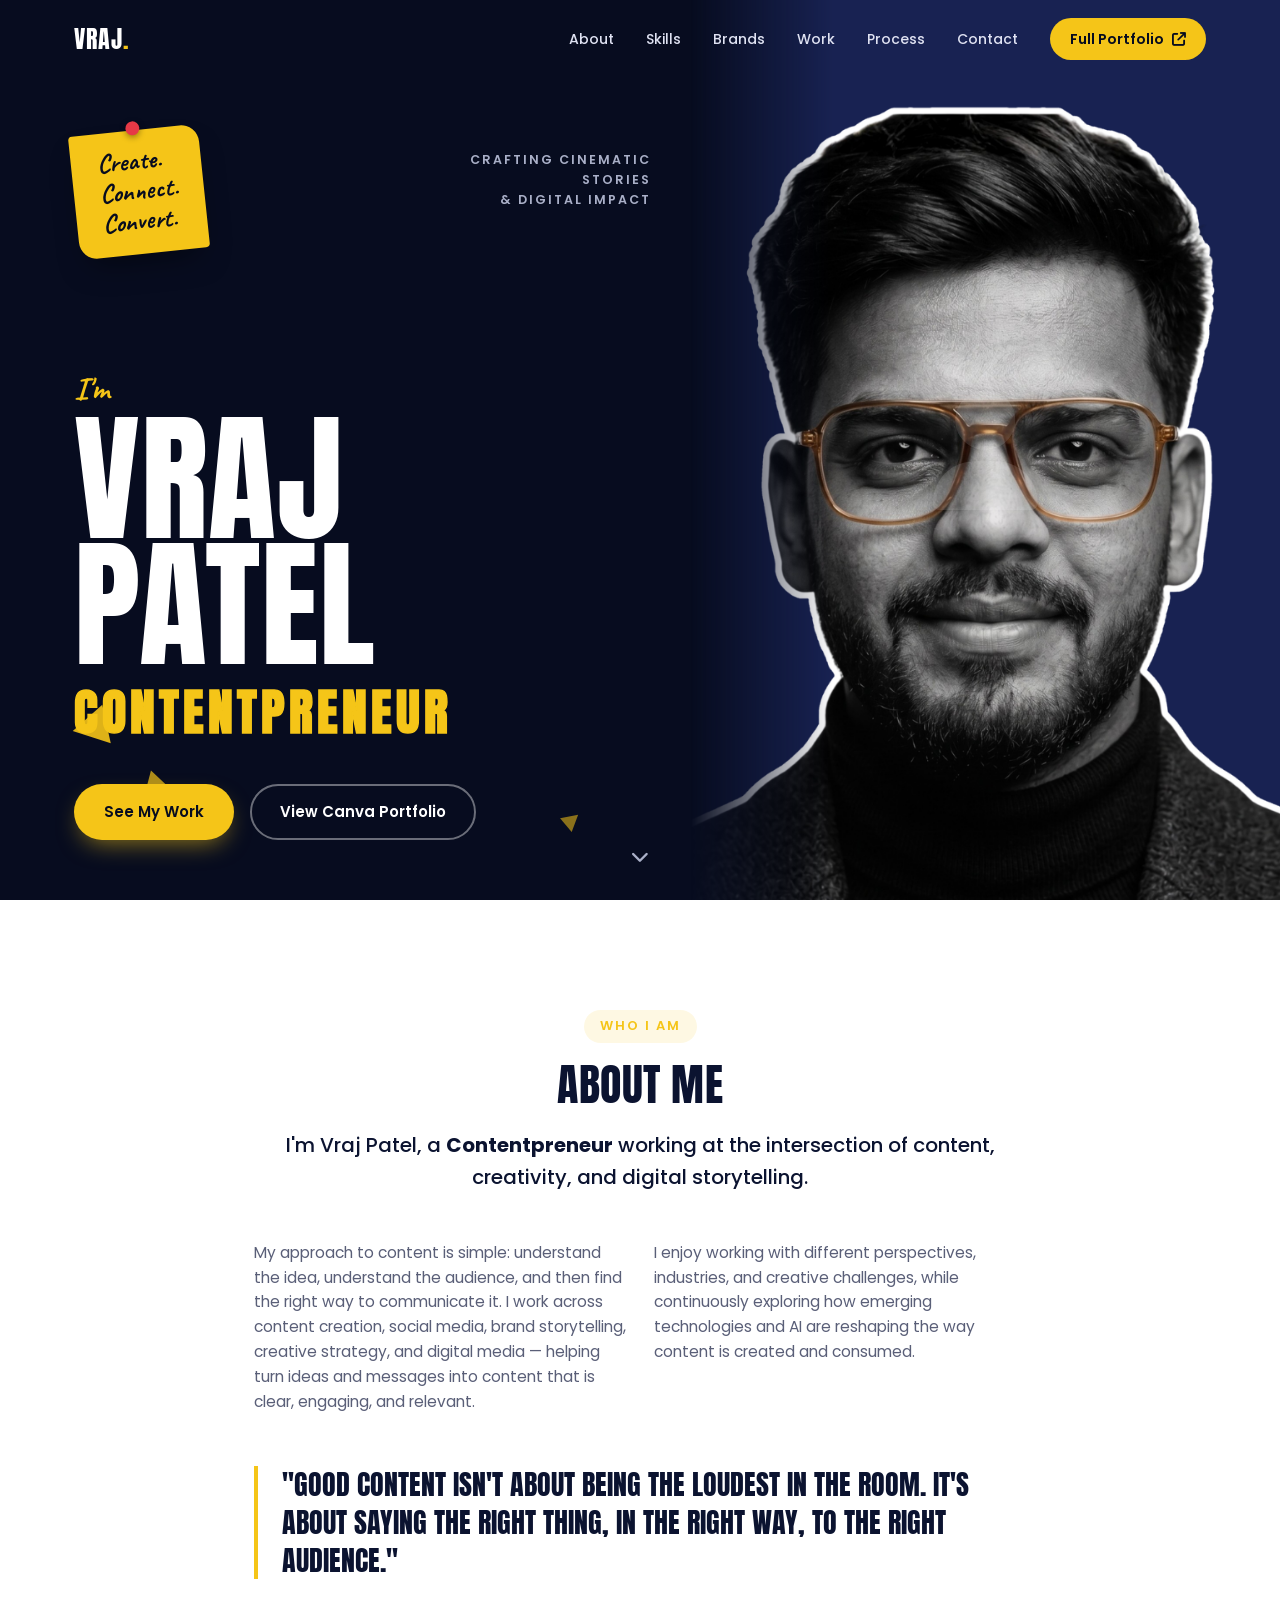
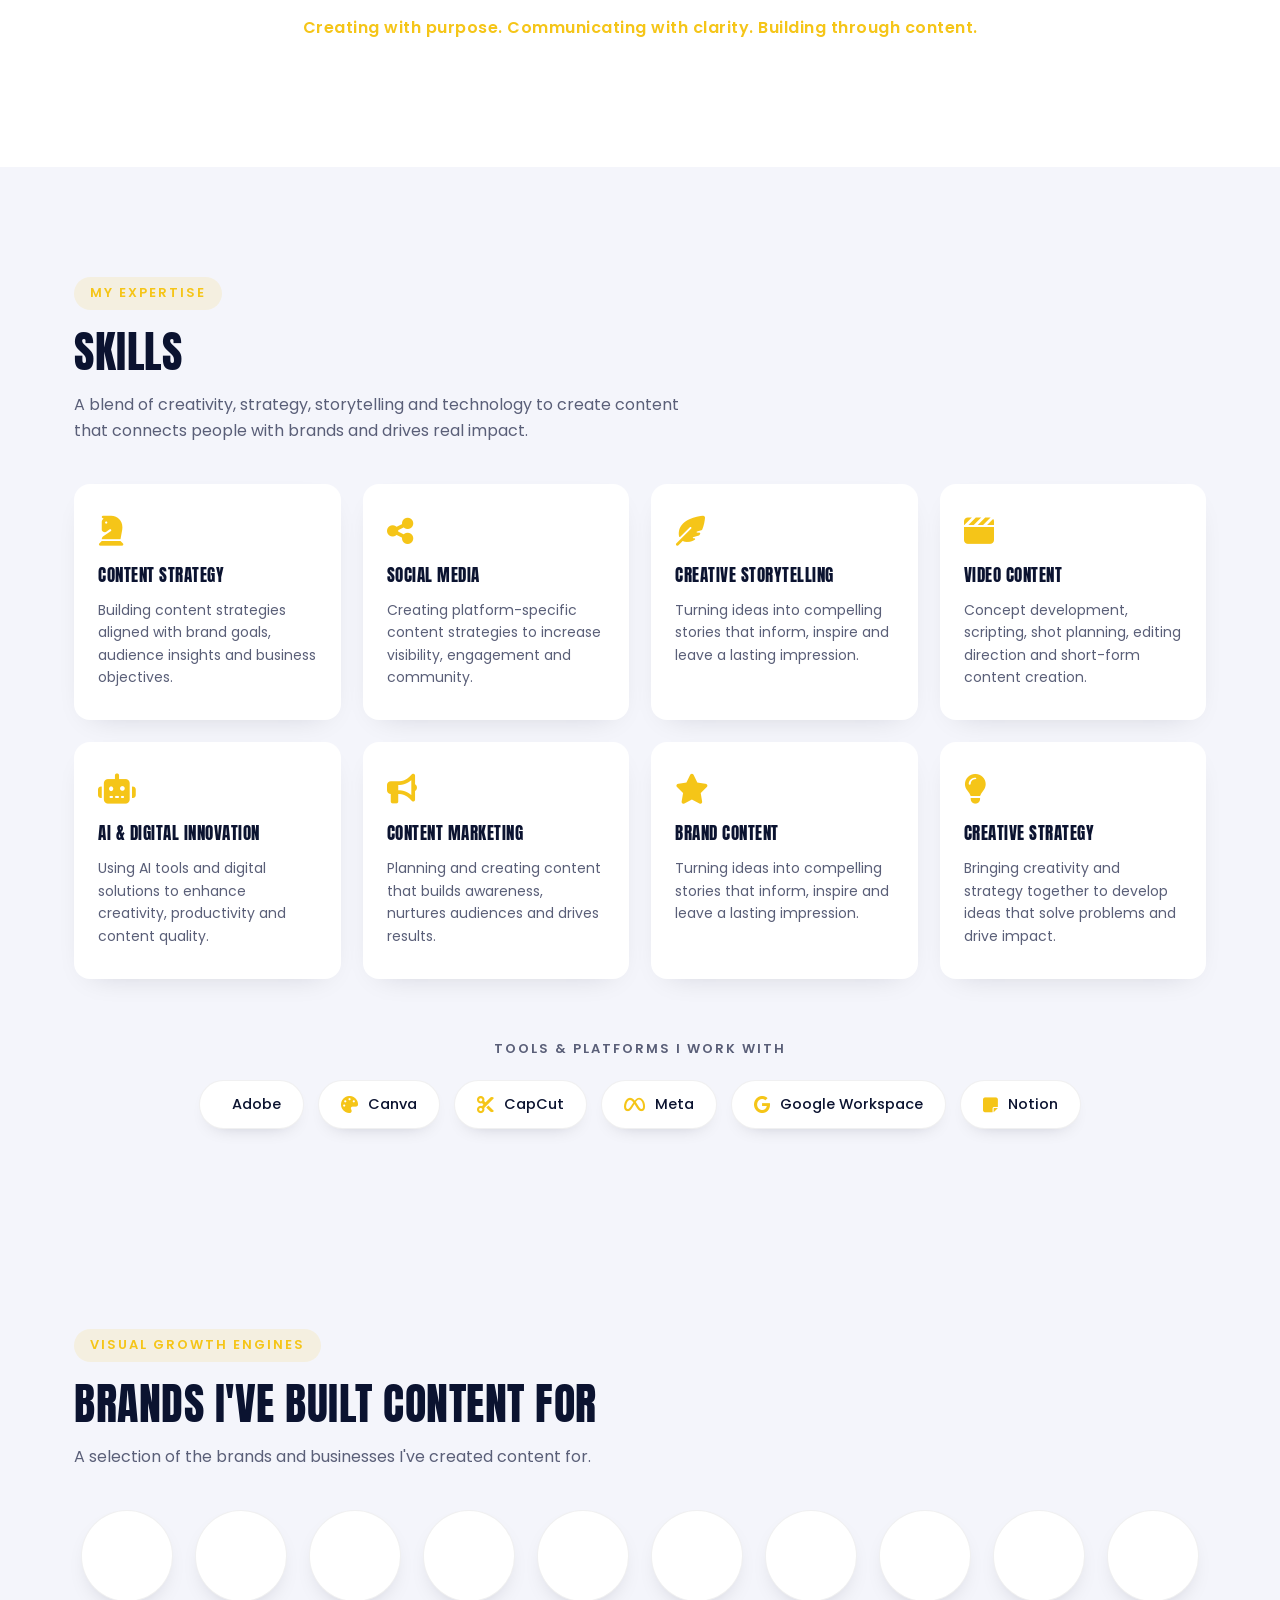
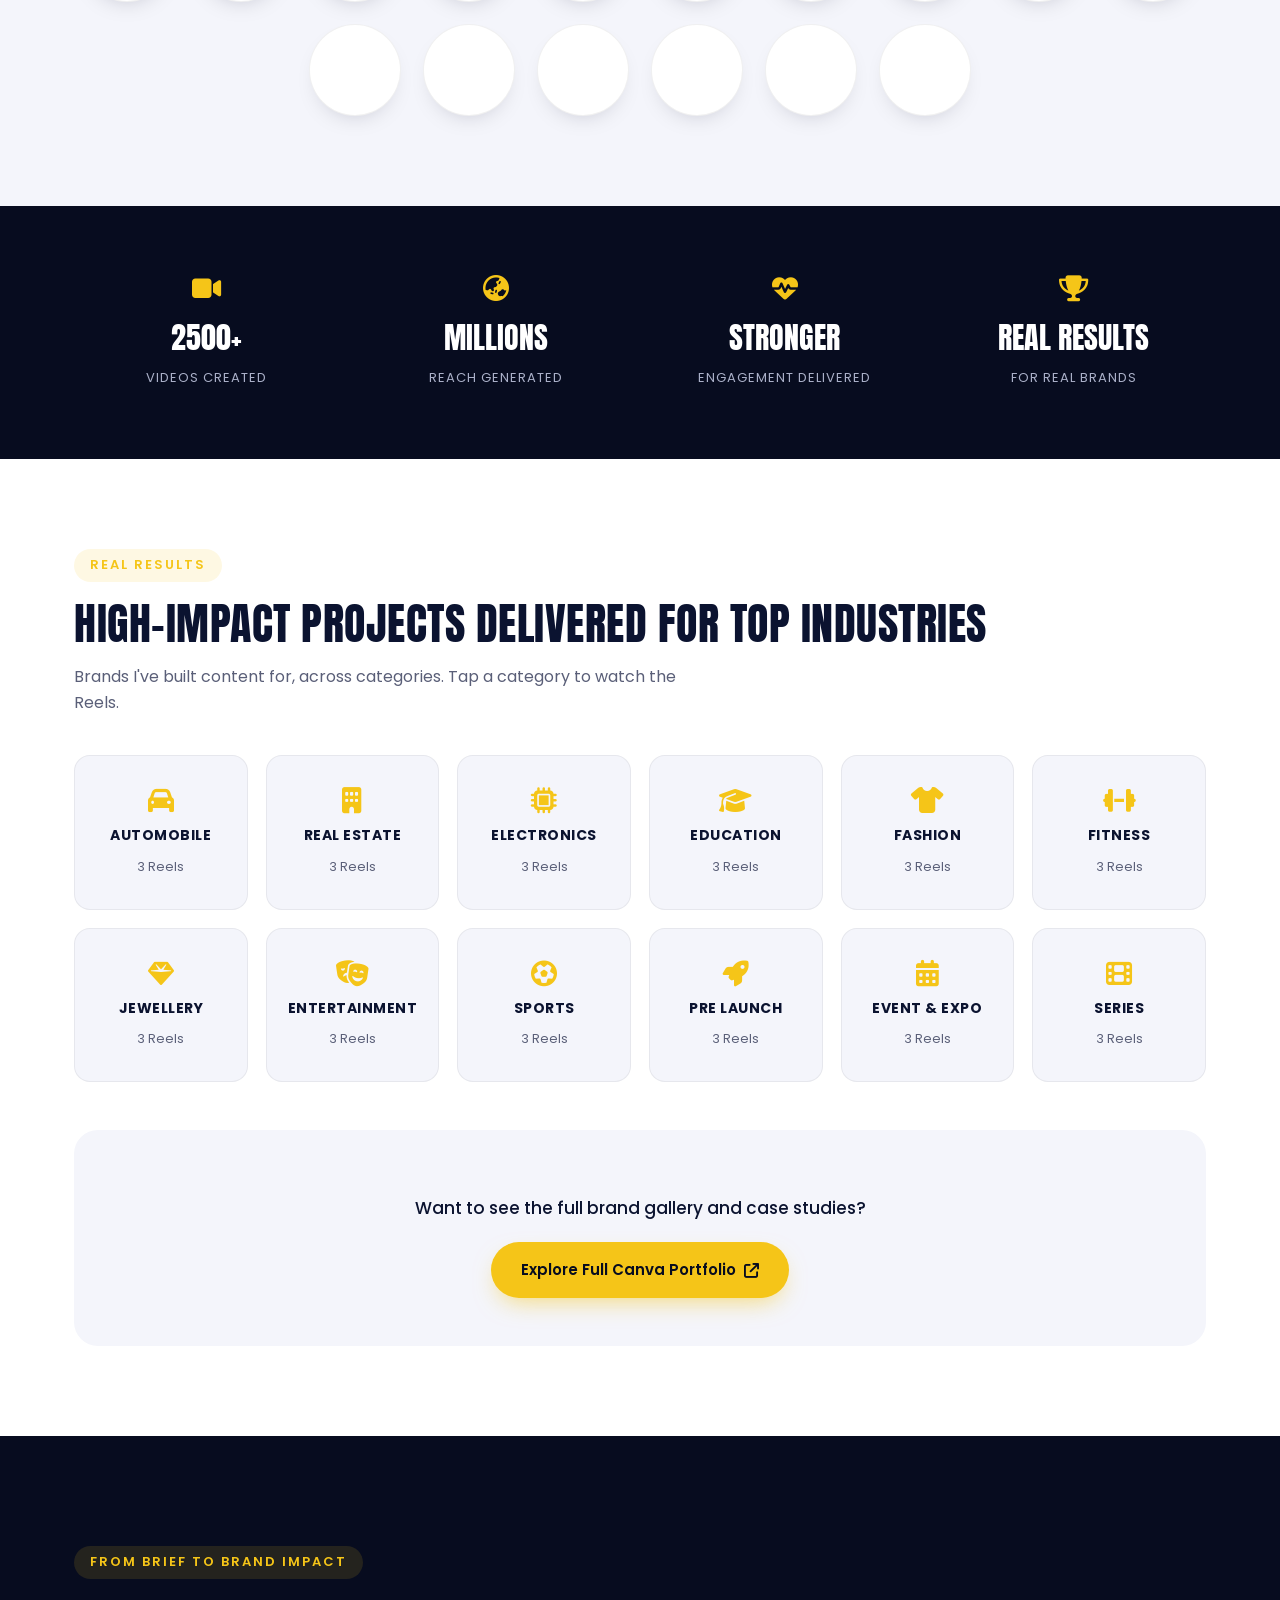
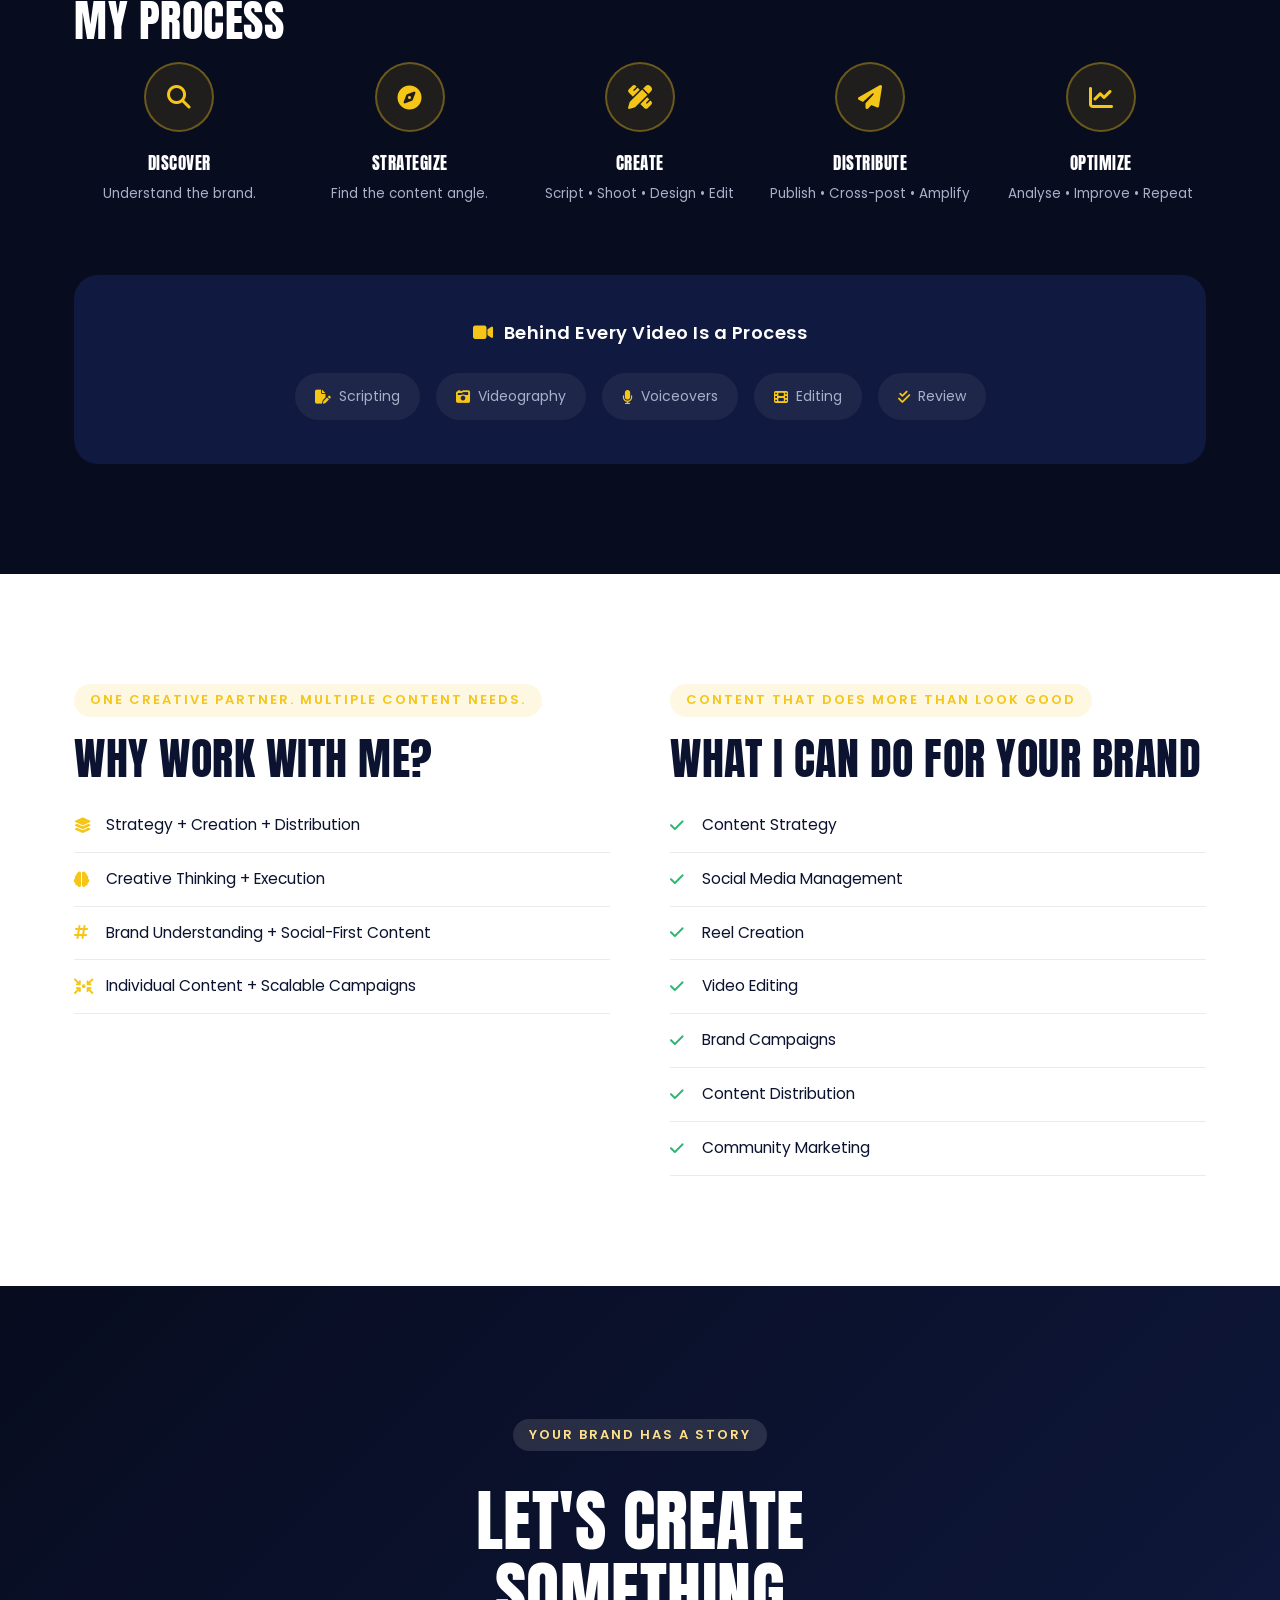
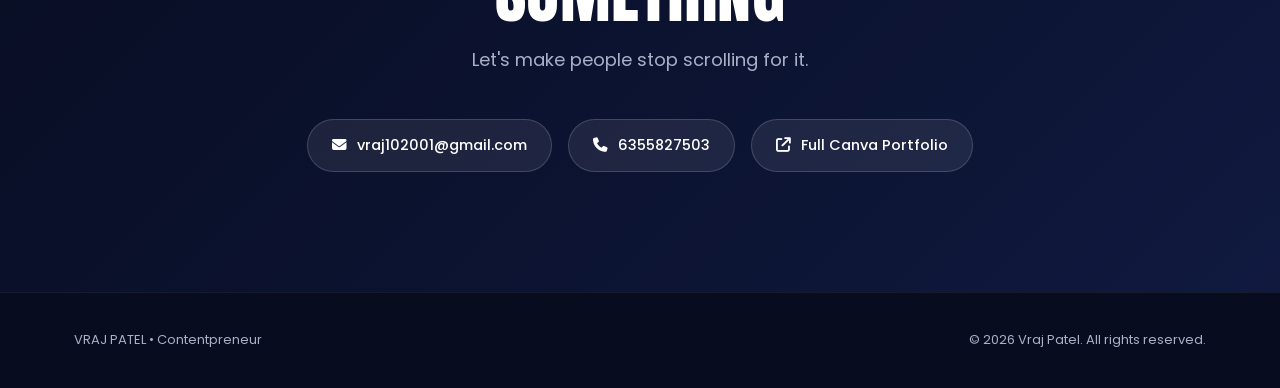
==== index.html @ 744ffb83 "Initial commit: Vraj Patel portfolio site Static one-page portfolio with a JSON-driven category/Reel" ====
<!DOCTYPE html>
<html lang="en">
<head>
<meta charset="UTF-8">
<meta name="viewport" content="width=device-width, initial-scale=1.0">
<title>Vraj Patel | Contentpreneur — Cinematic Stories & Digital Impact</title>
<meta name="description" content="Vraj Patel is a Contentpreneur crafting cinematic stories and digital impact through content strategy, social media, video production and creative storytelling.">
<link rel="preconnect" href="https://fonts.googleapis.com">
<link rel="preconnect" href="https://fonts.gstatic.com" crossorigin>
<link href="https://fonts.googleapis.com/css2?family=Anton&family=Caveat:wght@700&family=Poppins:wght@300;400;500;600;700;800&display=swap" rel="stylesheet">
<link rel="stylesheet" href="https://cdnjs.cloudflare.com/ajax/libs/font-awesome/6.5.1/css/all.min.css">
<link rel="stylesheet" href="css/styles.css">
</head>
<body>

<!-- ===== NAV ===== -->
<header class="site-header" id="siteHeader">
  <div class="container nav-inner">
    <a href="#top" class="brand">VRAJ<span>.</span></a>
    <nav class="nav-links" id="navLinks">
      <a href="#about" class="nav-link">About</a>
      <a href="#skills" class="nav-link">Skills</a>
      <a href="#brands" class="nav-link">Brands</a>
      <a href="#work" class="nav-link">Work</a>
      <a href="#process" class="nav-link">Process</a>
      <a href="#contact" class="nav-link">Contact</a>
      <a href="https://vrajpatelportfolio10.my.canva.site/" target="_blank" rel="noopener" class="nav-cta">Full Portfolio <i class="fa-solid fa-arrow-up-right-from-square"></i></a>
    </nav>
    <button class="nav-toggle" id="navToggle" aria-label="Toggle menu">
      <i class="fa-solid fa-bars"></i>
    </button>
  </div>
</header>

<!-- ===== HERO ===== -->
<section class="hero" id="top">
  <div class="hero-photo-bleed reveal" aria-hidden="true">
    <div class="hero-photo" style="background-image:url('assets/img/profile.png');">
      <i class="fa-solid fa-user placeholder-icon"></i>
    </div>
  </div>

  <p class="hero-caption reveal">Crafting Cinematic Stories<br>&amp; Digital Impact</p>

  <div class="hero-triangles" aria-hidden="true">
    <span class="tri tri-1"></span>
    <span class="tri tri-2"></span>
    <span class="tri tri-3"></span>
  </div>

  <div class="container hero-inner">
    <div class="hero-topbar reveal">
      <div class="sticky-note">
        <span>Create.</span>
        <span>Connect.</span>
        <span>Convert.</span>
      </div>
    </div>

    <div class="hero-text reveal">
      <p class="hero-im">I'm</p>
      <h1 class="hero-name">VRAJ<br>PATEL</h1>
      <h2 class="hero-role">CONTENTPRENEUR</h2>
      <div class="hero-actions">
        <a href="#work" class="btn btn-primary">See My Work</a>
        <a href="https://vrajpatelportfolio10.my.canva.site/" target="_blank" rel="noopener" class="btn btn-outline">View Canva Portfolio</a>
      </div>
    </div>
  </div>
  <a href="#about" class="scroll-cue" aria-label="Scroll down"><i class="fa-solid fa-chevron-down"></i></a>
</section>

<!-- ===== ABOUT ===== -->
<section class="about" id="about">
  <div class="container about-inner">
    <div class="section-tag reveal">Who I Am</div>
    <h2 class="section-title reveal">About Me</h2>
    <p class="about-lead reveal">
      I'm Vraj Patel, a <strong>Contentpreneur</strong> working at the intersection of content, creativity, and digital storytelling.
    </p>
    <div class="about-grid">
      <p class="reveal">
        My approach to content is simple: understand the idea, understand the audience, and then find the right way to communicate it. I work across content creation, social media, brand storytelling, creative strategy, and digital media — helping turn ideas and messages into content that is clear, engaging, and relevant.
      </p>
      <p class="reveal">
        I enjoy working with different perspectives, industries, and creative challenges, while continuously exploring how emerging technologies and AI are reshaping the way content is created and consumed.
      </p>
    </div>
    <blockquote class="about-quote reveal">
      "Good content isn't about being the loudest in the room. It's about saying the right thing, in the right way, to the right audience."
    </blockquote>
    <p class="about-close reveal">Creating with purpose. Communicating with clarity. Building through content.</p>
  </div>
</section>

<!-- ===== SKILLS / EXPERTISE ===== -->
<section class="skills" id="skills">
  <div class="container">
    <div class="section-tag reveal">My Expertise</div>
    <h2 class="section-title reveal">Skills</h2>
    <p class="section-sub reveal">A blend of creativity, strategy, storytelling and technology to create content that connects people with brands and drives real impact.</p>

    <div class="skills-grid">
      <div class="skill-card reveal">
        <i class="fa-solid fa-chess-knight"></i>
        <h3>Content Strategy</h3>
        <p>Building content strategies aligned with brand goals, audience insights and business objectives.</p>
      </div>
      <div class="skill-card reveal">
        <i class="fa-solid fa-share-nodes"></i>
        <h3>Social Media</h3>
        <p>Creating platform-specific content strategies to increase visibility, engagement and community.</p>
      </div>
      <div class="skill-card reveal">
        <i class="fa-solid fa-feather-pointed"></i>
        <h3>Creative Storytelling</h3>
        <p>Turning ideas into compelling stories that inform, inspire and leave a lasting impression.</p>
      </div>
      <div class="skill-card reveal">
        <i class="fa-solid fa-clapperboard"></i>
        <h3>Video Content</h3>
        <p>Concept development, scripting, shot planning, editing direction and short-form content creation.</p>
      </div>
      <div class="skill-card reveal">
        <i class="fa-solid fa-robot"></i>
        <h3>AI &amp; Digital Innovation</h3>
        <p>Using AI tools and digital solutions to enhance creativity, productivity and content quality.</p>
      </div>
      <div class="skill-card reveal">
        <i class="fa-solid fa-bullhorn"></i>
        <h3>Content Marketing</h3>
        <p>Planning and creating content that builds awareness, nurtures audiences and drives results.</p>
      </div>
      <div class="skill-card reveal">
        <i class="fa-solid fa-star"></i>
        <h3>Brand Content</h3>
        <p>Turning ideas into compelling stories that inform, inspire and leave a lasting impression.</p>
      </div>
      <div class="skill-card reveal">
        <i class="fa-solid fa-lightbulb"></i>
        <h3>Creative Strategy</h3>
        <p>Bringing creativity and strategy together to develop ideas that solve problems and drive impact.</p>
      </div>
    </div>

    <div class="tools-block reveal">
      <p class="tools-label">Tools &amp; Platforms I Work With</p>
      <div class="tools-row">
        <span class="tool-pill"><i class="fa-brands fa-adobe"></i> Adobe</span>
        <span class="tool-pill"><i class="fa-solid fa-palette"></i> Canva</span>
        <span class="tool-pill"><i class="fa-solid fa-scissors"></i> CapCut</span>
        <span class="tool-pill"><i class="fa-brands fa-meta"></i> Meta</span>
        <span class="tool-pill"><i class="fa-brands fa-google"></i> Google Workspace</span>
        <span class="tool-pill"><i class="fa-solid fa-note-sticky"></i> Notion</span>
      </div>
    </div>
  </div>
</section>

<!-- ===== BRANDS ===== -->
<section class="brands" id="brands">
  <div class="container">
    <div class="section-tag reveal">Visual Growth Engines</div>
    <h2 class="section-title reveal">Brands I've Built Content For</h2>
    <p class="section-sub reveal">A selection of the brands and businesses I've created content for.</p>

    <div class="brand-logos">
      <div class="brand-logo reveal" style="background-image:url('assets/img/brands/brand-01.png')"></div>
      <div class="brand-logo reveal" style="background-image:url('assets/img/brands/brand-02.png')"></div>
      <div class="brand-logo reveal" style="background-image:url('assets/img/brands/brand-03.png')"></div>
      <div class="brand-logo reveal" style="background-image:url('assets/img/brands/brand-04.png')"></div>
      <div class="brand-logo reveal" style="background-image:url('assets/img/brands/brand-05.png')"></div>
      <div class="brand-logo reveal" style="background-image:url('assets/img/brands/brand-06.png')"></div>
      <div class="brand-logo reveal" style="background-image:url('assets/img/brands/brand-07.png')"></div>
      <div class="brand-logo reveal" style="background-image:url('assets/img/brands/brand-08.png')"></div>
      <div class="brand-logo reveal" style="background-image:url('assets/img/brands/brand-09.png')"></div>
      <div class="brand-logo reveal" style="background-image:url('assets/img/brands/brand-10.png')"></div>
      <div class="brand-logo reveal" style="background-image:url('assets/img/brands/brand-11.png')"></div>
      <div class="brand-logo reveal" style="background-image:url('assets/img/brands/brand-12.png')"></div>
      <div class="brand-logo reveal" style="background-image:url('assets/img/brands/brand-13.png')"></div>
      <div class="brand-logo reveal" style="background-image:url('assets/img/brands/brand-14.png')"></div>
      <div class="brand-logo reveal" style="background-image:url('assets/img/brands/brand-15.png')"></div>
      <div class="brand-logo reveal" style="background-image:url('assets/img/brands/brand-16.png')"></div>
    </div>
  </div>
</section>

<!-- ===== STATS ===== -->
<section class="stats">
  <div class="container stats-grid">
    <div class="stat-card reveal">
      <i class="fa-solid fa-video"></i>
      <span class="stat-num">2500+</span>
      <span class="stat-label">Videos Created</span>
    </div>
    <div class="stat-card reveal">
      <i class="fa-solid fa-earth-asia"></i>
      <span class="stat-num">Millions</span>
      <span class="stat-label">Reach Generated</span>
    </div>
    <div class="stat-card reveal">
      <i class="fa-solid fa-heart-pulse"></i>
      <span class="stat-num">Stronger</span>
      <span class="stat-label">Engagement Delivered</span>
    </div>
    <div class="stat-card reveal">
      <i class="fa-solid fa-trophy"></i>
      <span class="stat-num">Real Results</span>
      <span class="stat-label">For Real Brands</span>
    </div>
  </div>
</section>

<!-- ===== WORK / INDUSTRIES ===== -->
<section class="work" id="work">
  <div class="container">
    <div class="section-tag reveal">Real Results</div>
    <h2 class="section-title reveal">High-Impact Projects Delivered for Top Industries</h2>
    <p class="section-sub reveal">Brands I've built content for, across categories. Tap a category to watch the Reels.</p>

    <div class="category-grid" id="categoryGrid">
      <!-- Cards are injected dynamically from data/work.json by js/main.js -->
    </div>

    <div class="brands-cta reveal">
      <p>Want to see the full brand gallery and case studies?</p>
      <a href="https://vrajpatelportfolio10.my.canva.site/" target="_blank" rel="noopener" class="btn btn-primary">Explore Full Canva Portfolio <i class="fa-solid fa-arrow-up-right-from-square"></i></a>
    </div>
  </div>
</section>

<!-- ===== PROCESS ===== -->
<section class="process" id="process">
  <div class="container">
    <div class="section-tag reveal">From Brief to Brand Impact</div>
    <h2 class="section-title reveal">My Process</h2>

    <div class="process-track">
      <div class="process-step reveal">
        <div class="process-icon"><i class="fa-solid fa-magnifying-glass"></i></div>
        <h3>Discover</h3>
        <p>Understand the brand.</p>
      </div>
      <div class="process-step reveal">
        <div class="process-icon"><i class="fa-solid fa-compass"></i></div>
        <h3>Strategize</h3>
        <p>Find the content angle.</p>
      </div>
      <div class="process-step reveal">
        <div class="process-icon"><i class="fa-solid fa-pen-ruler"></i></div>
        <h3>Create</h3>
        <p>Script &bull; Shoot &bull; Design &bull; Edit</p>
      </div>
      <div class="process-step reveal">
        <div class="process-icon"><i class="fa-solid fa-paper-plane"></i></div>
        <h3>Distribute</h3>
        <p>Publish &bull; Cross-post &bull; Amplify</p>
      </div>
      <div class="process-step reveal">
        <div class="process-icon"><i class="fa-solid fa-chart-line"></i></div>
        <h3>Optimize</h3>
        <p>Analyse &bull; Improve &bull; Repeat</p>
      </div>
    </div>

    <div class="behind-scenes reveal">
      <h3><i class="fa-solid fa-video"></i> Behind Every Video Is a Process</h3>
      <div class="bts-list">
        <span><i class="fa-solid fa-file-pen"></i> Scripting</span>
        <span><i class="fa-solid fa-camera-retro"></i> Videography</span>
        <span><i class="fa-solid fa-microphone"></i> Voiceovers</span>
        <span><i class="fa-solid fa-film"></i> Editing</span>
        <span><i class="fa-solid fa-check-double"></i> Review</span>
      </div>
    </div>
  </div>
</section>

<!-- ===== WHY WORK WITH ME ===== -->
<section class="why">
  <div class="container why-inner">
    <div class="why-col reveal">
      <div class="section-tag">One Creative Partner. Multiple Content Needs.</div>
      <h2 class="section-title">Why Work With Me?</h2>
      <ul class="why-list">
        <li><i class="fa-solid fa-layer-group"></i> Strategy + Creation + Distribution</li>
        <li><i class="fa-solid fa-brain"></i> Creative Thinking + Execution</li>
        <li><i class="fa-solid fa-hashtag"></i> Brand Understanding + Social-First Content</li>
        <li><i class="fa-solid fa-arrows-to-circle"></i> Individual Content + Scalable Campaigns</li>
      </ul>
    </div>
    <div class="why-col reveal">
      <div class="section-tag">Content That Does More Than Look Good</div>
      <h2 class="section-title">What I Can Do For Your Brand</h2>
      <ul class="offer-list">
        <li><i class="fa-solid fa-check"></i> Content Strategy</li>
        <li><i class="fa-solid fa-check"></i> Social Media Management</li>
        <li><i class="fa-solid fa-check"></i> Reel Creation</li>
        <li><i class="fa-solid fa-check"></i> Video Editing</li>
        <li><i class="fa-solid fa-check"></i> Brand Campaigns</li>
        <li><i class="fa-solid fa-check"></i> Content Distribution</li>
        <li><i class="fa-solid fa-check"></i> Community Marketing</li>
      </ul>
    </div>
  </div>
</section>

<!-- ===== CONTACT / CTA ===== -->
<section class="cta" id="contact">
  <div class="container cta-inner reveal">
    <p class="section-tag light">Your Brand Has a Story</p>
    <h2 class="cta-title">LET'S CREATE<br><span class="accent">SOMETHING</span></h2>
    <p class="cta-sub">Let's make people stop scrolling for it.</p>

    <div class="contact-links">
      <a href="mailto:vraj102001@gmail.com" class="contact-pill"><i class="fa-solid fa-envelope"></i> vraj102001@gmail.com</a>
      <a href="tel:+916355827503" class="contact-pill"><i class="fa-solid fa-phone"></i> 6355827503</a>
      <a href="https://vrajpatelportfolio10.my.canva.site/" target="_blank" rel="noopener" class="contact-pill"><i class="fa-solid fa-arrow-up-right-from-square"></i> Full Canva Portfolio</a>
    </div>
  </div>
</section>

<!-- ===== FOOTER ===== -->
<footer class="site-footer">
  <div class="container footer-inner">
    <p>VRAJ PATEL <span>&bull;</span> Contentpreneur</p>
    <p>&copy; <span id="year"></span> Vraj Patel. All rights reserved.</p>
  </div>
</footer>

<script src="js/main.js"></script>
</body>
</html>
---- css/styles.css ----
/* ===== Design tokens ===== */
:root{
  --navy-950:#070c1f;
  --navy-900:#0b1330;
  --navy-800:#10193f;
  --navy-700:#182252;
  --gold:#f5c518;
  --gold-soft:#ffe08a;
  --white:#ffffff;
  --off-white:#f4f5fb;
  --muted:#aab0c8;
  --muted-dark:#5a5f78;
  --radius:16px;
  --container:1180px;
  --shadow:0 20px 50px -20px rgba(7,12,31,0.35);
  --font-head:"Anton", sans-serif;
  --font-body:"Poppins", sans-serif;
}

*,*::before,*::after{box-sizing:border-box;}
html{scroll-behavior:smooth;}
body{
  margin:0;
  font-family:var(--font-body);
  color:var(--navy-900);
  background:var(--off-white);
  line-height:1.6;
  -webkit-font-smoothing:antialiased;
  overflow-x:hidden;
}
img{max-width:100%;display:block;}
a{text-decoration:none;color:inherit;}
ul{list-style:none;margin:0;padding:0;}
h1,h2,h3{font-family:var(--font-head);font-weight:400;letter-spacing:0.5px;margin:0;}
.container{max-width:var(--container);margin:0 auto;padding:0 24px;}

.section-tag{
  display:inline-block;
  font-size:13px;
  font-weight:600;
  letter-spacing:2px;
  text-transform:uppercase;
  color:var(--gold);
  background:rgba(245,197,24,0.12);
  padding:6px 16px;
  border-radius:999px;
  margin-bottom:16px;
}
.section-tag.light{background:rgba(255,255,255,0.12);color:var(--gold-soft);}
.section-title{
  font-size:clamp(28px,4.5vw,44px);
  text-transform:uppercase;
  margin-bottom:16px;
  line-height:1.15;
}
.section-sub{
  color:var(--muted-dark);
  max-width:640px;
  margin-bottom:40px;
  font-size:16px;
}

.btn{
  display:inline-flex;
  align-items:center;
  gap:8px;
  padding:14px 28px;
  border-radius:999px;
  font-weight:600;
  font-size:15px;
  transition:transform .25s ease, box-shadow .25s ease, background .25s ease, color .25s ease;
  border:2px solid transparent;
  cursor:pointer;
}
.btn-primary{background:var(--gold);color:var(--navy-950);box-shadow:0 10px 25px -8px rgba(245,197,24,0.6);}
.btn-primary:hover{transform:translateY(-3px);box-shadow:0 16px 30px -8px rgba(245,197,24,0.7);}
.btn-outline{border-color:rgba(255,255,255,0.4);color:#fff;}
.btn-outline:hover{background:rgba(255,255,255,0.12);transform:translateY(-3px);}

/* ===== Reveal animation ===== */
.reveal{opacity:0;transform:translateY(28px);transition:opacity .7s ease, transform .7s ease;}
.reveal.in-view{opacity:1;transform:translateY(0);}

/* ===== Header ===== */
.site-header{
  position:fixed;top:0;left:0;right:0;z-index:100;
  padding:18px 0;
  transition:background .3s ease, padding .3s ease, box-shadow .3s ease;
}
.site-header.scrolled{
  background:rgba(7,12,31,0.92);
  backdrop-filter:blur(10px);
  padding:12px 0;
  box-shadow:0 10px 30px -15px rgba(0,0,0,0.5);
}
.nav-inner{display:flex;align-items:center;justify-content:space-between;}
.brand{
  font-family:var(--font-head);
  font-size:24px;
  color:#fff;
  letter-spacing:1px;
}
.brand span{color:var(--gold);}
.nav-links{display:flex;align-items:center;gap:32px;}
.nav-link{color:#dfe2f2;font-size:14px;font-weight:500;position:relative;padding:4px 0;}
.nav-link::after{
  content:"";position:absolute;left:0;bottom:-2px;width:0;height:2px;background:var(--gold);
  transition:width .25s ease;
}
.nav-link:hover::after{width:100%;}
.nav-cta{
  background:var(--gold);color:var(--navy-950);padding:10px 20px;border-radius:999px;
  font-size:14px;font-weight:600;display:inline-flex;align-items:center;gap:8px;
  transition:transform .25s ease;
}
.nav-cta:hover{transform:translateY(-2px);}
.nav-toggle{
  display:none;align-items:center;justify-content:center;
  width:44px;height:44px;flex:0 0 44px;
  background:none;border:none;cursor:pointer;padding:0;
  color:#fff;font-size:22px;
  -webkit-tap-highlight-color:transparent;
}

/* ===== Hero (matches the Canva poster composition) ===== */
.hero{
  position:relative;
  min-height:100vh;
  background:var(--navy-950);
  color:#fff;
  padding:130px 0 60px;
  overflow:hidden;
}

/* photo bleeding off the right edge, fading into the navy bg */
.hero-photo-bleed{
  position:absolute;top:0;right:0;bottom:0;
  width:46%;
  z-index:0;
}
.hero-photo-bleed .hero-photo{
  width:100%;height:100%;
  background-color:var(--navy-700);
  background-size:cover;background-position:center top;
  display:flex;align-items:center;justify-content:center;
  -webkit-mask-image:linear-gradient(to right, transparent 0%, black 24%);
  mask-image:linear-gradient(to right, transparent 0%, black 24%);
}
.placeholder-icon{font-size:120px;color:rgba(255,255,255,0.12);}

/* scattered yellow triangle accents */
.hero-triangles{position:absolute;inset:0;z-index:0;pointer-events:none;}
.tri{position:absolute;width:0;height:0;}
.tri-1{left:6%;bottom:18%;border-left:20px solid transparent;border-right:20px solid transparent;border-bottom:34px solid var(--gold);transform:rotate(18deg);opacity:.9;}
.tri-2{left:11%;bottom:12%;border-left:13px solid transparent;border-right:13px solid transparent;border-bottom:22px solid var(--gold);transform:rotate(-16deg);opacity:.7;}
.tri-3{left:44%;bottom:8%;border-left:9px solid transparent;border-right:9px solid transparent;border-bottom:16px solid var(--gold);transform:rotate(50deg);opacity:.55;}

.hero-inner{
  position:relative;z-index:1;
  min-height:calc(100vh - 190px);
  display:flex;
  flex-direction:column;
  justify-content:space-between;
}

.hero-topbar{display:flex;justify-content:space-between;align-items:flex-start;gap:24px;}

.sticky-note{
  background:var(--gold);
  color:var(--navy-950);
  transform:rotate(-6deg);
  padding:16px 26px 18px;
  border-radius:4px 18px 4px 18px;
  box-shadow:0 16px 30px -12px rgba(0,0,0,0.5);
  font-family:'Caveat',cursive;
  font-weight:700;
  font-size:26px;
  line-height:1.15;
  position:relative;
}
.sticky-note::before{
  content:"";
  position:absolute;top:-9px;left:50%;transform:translateX(-50%);
  width:14px;height:14px;border-radius:50%;
  background:#e63946;
  box-shadow:0 2px 6px rgba(0,0,0,0.4);
}
.sticky-note span{display:block;}

.hero-caption{
  position:absolute;
  top:150px;
  right:calc(46% + 40px);
  z-index:1;
  text-align:right;
  text-transform:uppercase;
  font-size:12.5px;
  letter-spacing:2px;
  color:var(--muted);
  font-weight:600;
  max-width:220px;
  margin:0;
}

.hero-text{margin-top:auto;}
.hero-im{
  font-family:'Caveat',cursive;
  color:var(--gold);
  font-size:32px;
  margin:0;
  font-weight:700;
}
.hero-name{
  font-family:var(--font-head);
  font-size:clamp(56px,11vw,140px);
  line-height:0.9;
  text-transform:uppercase;
  margin:2px 0 4px;
  color:#fff;
}
.hero-role{
  font-family:var(--font-head);
  font-size:clamp(24px,5vw,50px);
  letter-spacing:4px;
  color:var(--gold);
  -webkit-text-stroke:1.5px var(--gold);
  text-transform:uppercase;
  margin:0 0 32px;
}
.hero-actions{display:flex;gap:16px;flex-wrap:wrap;}

.scroll-cue{
  position:absolute;bottom:28px;left:50%;transform:translateX(-50%);
  color:var(--muted);font-size:18px;
  animation:bounce 2s infinite;
  z-index:2;
}
@keyframes bounce{0%,100%{transform:translate(-50%,0);}50%{transform:translate(-50%,8px);}}

/* ===== About ===== */
.about{padding:110px 0;background:#fff;}
.about-inner{max-width:820px;margin:0 auto;text-align:center;}
.about-lead{font-size:20px;font-weight:500;color:var(--navy-900);margin-bottom:32px;}
.about-grid{display:grid;grid-template-columns:1fr 1fr;gap:28px;text-align:left;margin-bottom:36px;}
.about-grid p{color:var(--muted-dark);font-size:15.5px;}
.about-quote{
  font-family:var(--font-head);
  font-size:clamp(20px,3vw,28px);
  color:var(--navy-900);
  border-left:4px solid var(--gold);
  padding-left:24px;
  text-align:left;
  margin:36px auto;
  text-transform:uppercase;
  line-height:1.35;
}
.about-close{font-weight:600;color:var(--gold);letter-spacing:0.5px;}

/* ===== Skills ===== */
.skills{padding:110px 0;background:var(--off-white);}
.skills-grid{
  display:grid;
  grid-template-columns:repeat(4,1fr);
  gap:22px;
  margin-bottom:60px;
}
.skill-card{
  background:#fff;
  border-radius:var(--radius);
  padding:32px 24px;
  box-shadow:0 10px 30px -18px rgba(7,12,31,0.2);
  transition:transform .3s ease, box-shadow .3s ease;
}
.skill-card:hover{transform:translateY(-8px);box-shadow:0 20px 40px -18px rgba(7,12,31,0.28);}
.skill-card i{font-size:30px;color:var(--gold);margin-bottom:16px;}
.skill-card h3{font-size:17px;text-transform:uppercase;margin-bottom:10px;letter-spacing:0.5px;}
.skill-card p{font-size:14px;color:var(--muted-dark);margin:0;}

.tools-block{text-align:center;}
.tools-label{font-weight:600;letter-spacing:2px;text-transform:uppercase;font-size:13px;color:var(--muted-dark);margin-bottom:20px;}
.tools-row{display:flex;flex-wrap:wrap;justify-content:center;gap:14px;}
.tool-pill{
  display:flex;align-items:center;gap:10px;
  background:#fff;padding:12px 22px;border-radius:999px;
  font-weight:500;font-size:14.5px;color:var(--navy-900);
  box-shadow:0 8px 20px -14px rgba(7,12,31,0.3);
  border:1px solid rgba(7,12,31,0.06);
}
.tool-pill i{color:var(--gold);font-size:17px;}

/* ===== Brands ===== */
.brands{padding:90px 0;background:var(--off-white);}
.brand-logos{
  display:flex;
  flex-wrap:wrap;
  justify-content:center;
  gap:22px;
}
.brand-logo{
  width:92px;height:92px;
  border-radius:50%;
  background-color:#fff;
  background-size:60%;
  background-position:center;
  background-repeat:no-repeat;
  box-shadow:0 10px 24px -14px rgba(7,12,31,0.25);
  border:1px solid rgba(7,12,31,0.06);
  transition:transform .3s ease, box-shadow .3s ease;
}
.brand-logo:hover{transform:translateY(-6px) scale(1.05);box-shadow:0 16px 30px -14px rgba(7,12,31,0.32);}

/* ===== Stats ===== */
.stats{background:var(--navy-950);padding:70px 0;color:#fff;}
.stats-grid{display:grid;grid-template-columns:repeat(4,1fr);gap:24px;text-align:center;}
.stat-card i{font-size:26px;color:var(--gold);margin-bottom:12px;display:block;}
.stat-num{display:block;font-family:var(--font-head);font-size:clamp(22px,3vw,30px);text-transform:uppercase;}
.stat-label{display:block;color:var(--muted);font-size:13px;letter-spacing:1px;text-transform:uppercase;margin-top:6px;}

/* ===== Work / Industries — homepage category grid ===== */
.work{padding:90px 0;background:#fff;}
.category-grid{
  display:grid;
  grid-template-columns:repeat(auto-fit, minmax(160px, 1fr));
  gap:18px;
  margin-bottom:48px;
}
.category-card{
  display:flex;
  flex-direction:column;
  align-items:center;
  justify-content:center;
  gap:10px;
  text-align:center;
  background:var(--off-white);
  border-radius:var(--radius);
  padding:32px 16px;
  border:1px solid rgba(7,12,31,0.06);
  transition:transform .25s ease, box-shadow .25s ease, background .25s ease;
}
.category-card:hover{
  transform:translateY(-6px);
  background:#fff;
  box-shadow:0 16px 30px -16px rgba(7,12,31,0.28);
}
.category-card i{font-size:26px;color:var(--gold);}
.category-card-name{
  font-weight:700;font-size:14px;text-transform:uppercase;letter-spacing:0.5px;color:var(--navy-900);
}
.category-card-count{font-size:12.5px;color:var(--muted-dark);}
.category-grid-error{color:var(--muted-dark);grid-column:1/-1;text-align:center;}

/* ===== Instagram Reel embeds (shared: homepage grid links out to category.html,
   which reuses this exact reel-row/reel-item/reel-skeleton markup) ===== */
.reel-row{
  display:flex;
  gap:14px;
  overflow-x:auto;
  scroll-snap-type:x proximity;
  padding-bottom:10px;
  -webkit-overflow-scrolling:touch;
}
.reel-row::-webkit-scrollbar{height:5px;}
.reel-row::-webkit-scrollbar-thumb{background:rgba(7,12,31,0.15);border-radius:999px;}

/* Instagram's official embed can't render narrower than ~326px (its own hard limit) —
   sizing the card at that floor avoids it fighting our layout and clipping. */
.reel-item{
  position:relative;
  flex:0 0 326px;
  min-height:400px;
  scroll-snap-align:start;
  border-radius:14px;
  overflow:hidden;
  background:var(--off-white);
}
.reel-item .instagram-media{position:relative;z-index:1;margin:0 auto !important;width:100% !important;min-width:0 !important;}

.reel-skeleton{
  position:absolute;inset:0;z-index:0;
  display:flex;flex-direction:column;align-items:center;justify-content:center;gap:10px;
  background:linear-gradient(100deg, #e8eaf1 25%, #f4f5fa 38%, #e8eaf1 63%);
  background-size:400% 100%;
  animation:reel-shimmer 1.4s ease infinite;
  color:rgba(11,19,48,0.32);
}
.reel-skeleton-icon{font-size:22px;}
.reel-skeleton-text{font-size:12.5px;font-weight:600;letter-spacing:0.5px;text-transform:uppercase;}
@keyframes reel-shimmer{0%{background-position:100% 0;}100%{background-position:0 0;}}

.reel-item.loaded .reel-skeleton{display:none;}
.reel-item.failed .reel-skeleton{animation:none;background:var(--off-white);color:rgba(11,19,48,0.35);}

/* ===== Category detail page (category.html) ===== */
.category-page-header{
  background:var(--navy-950);
  color:#fff;
  padding:150px 0 40px;
}
.back-link{
  display:inline-flex;align-items:center;gap:8px;
  color:var(--muted);font-size:14px;font-weight:500;
  margin-bottom:24px;
  transition:color .2s ease;
}
.back-link:hover{color:var(--gold);}
.category-page-title{display:flex;align-items:center;gap:16px;}
.category-page-title i{font-size:34px;color:var(--gold);}
.category-page-title h1{
  font-family:var(--font-head);
  font-size:clamp(32px,6vw,56px);
  text-transform:uppercase;
  margin:0;
}
.category-page-count{color:var(--muted);margin:10px 0 0;font-size:14px;}

.category-page-reels{padding:50px 0 110px;background:#fff;}
.category-state{color:var(--muted-dark);text-align:center;padding:40px 0;font-size:16px;}
.reel-row-page{
  flex-wrap:wrap;
  overflow-x:visible;
  justify-content:flex-start;
}

.brands-cta{
  text-align:center;background:var(--off-white);padding:48px 24px;border-radius:24px;
}
.brands-cta p{font-size:17px;font-weight:500;margin-bottom:20px;color:var(--navy-900);}

/* ===== Process ===== */
.process{padding:110px 0;background:var(--navy-950);color:#fff;}
.process .section-sub{color:var(--muted);}
.process-track{
  display:grid;
  grid-template-columns:repeat(5,1fr);
  gap:20px;
  margin-bottom:70px;
}
.process-step{text-align:center;position:relative;}
.process-icon{
  width:70px;height:70px;border-radius:50%;
  background:rgba(245,197,24,0.1);
  border:2px solid rgba(245,197,24,0.35);
  display:flex;align-items:center;justify-content:center;
  margin:0 auto 18px;
  font-size:24px;color:var(--gold);
}
.process-step h3{font-size:17px;text-transform:uppercase;margin-bottom:6px;}
.process-step p{font-size:13.5px;color:var(--muted);margin:0;}

.behind-scenes{
  background:var(--navy-800);
  border-radius:24px;
  padding:44px 36px;
  text-align:center;
}
.behind-scenes h3{
  font-family:var(--font-body);font-weight:600;font-size:18px;
  margin-bottom:26px;display:flex;align-items:center;justify-content:center;gap:10px;
}
.behind-scenes h3 i{color:var(--gold);}
.bts-list{display:flex;flex-wrap:wrap;justify-content:center;gap:16px;}
.bts-list span{
  display:flex;align-items:center;gap:8px;
  background:rgba(255,255,255,0.06);
  padding:12px 20px;border-radius:999px;
  font-size:14px;color:var(--muted);
}
.bts-list i{color:var(--gold);}

/* ===== Why ===== */
.why{padding:110px 0;background:#fff;}
.why-inner{display:grid;grid-template-columns:1fr 1fr;gap:60px;}
.why-list li,.offer-list li{
  display:flex;align-items:center;gap:12px;
  padding:14px 0;
  border-bottom:1px solid rgba(7,12,31,0.08);
  font-size:15.5px;color:var(--navy-900);
}
.why-list i{color:var(--gold);width:20px;}
.offer-list i{color:#2bb673;width:20px;}

/* ===== CTA / Contact ===== */
.cta{
  background:linear-gradient(135deg, var(--navy-950), var(--navy-800));
  color:#fff;padding:120px 0;text-align:center;
}
.cta-inner{max-width:720px;margin:0 auto;}
.cta-title{font-size:clamp(40px,7vw,68px);line-height:1.05;margin:18px 0;}
.cta-sub{color:var(--muted);font-size:18px;margin-bottom:44px;}
.contact-links{display:flex;flex-wrap:wrap;justify-content:center;gap:16px;}
.contact-pill{
  display:flex;align-items:center;gap:10px;
  background:rgba(255,255,255,0.08);
  border:1px solid rgba(255,255,255,0.16);
  padding:14px 24px;border-radius:999px;
  font-size:14.5px;font-weight:500;
  transition:background .25s ease, transform .25s ease;
}
.contact-pill:hover{background:var(--gold);color:var(--navy-950);transform:translateY(-3px);}

/* ===== Footer ===== */
.site-footer{background:var(--navy-950);color:var(--muted);padding:24px 0;border-top:1px solid rgba(255,255,255,0.06);}
.footer-inner{display:flex;justify-content:space-between;align-items:center;flex-wrap:wrap;gap:8px;font-size:13px;}

/* ===== Responsive ===== */
@media (max-width:1024px){
  .skills-grid{grid-template-columns:repeat(2,1fr);}
  .process-track{grid-template-columns:repeat(3,1fr);}
  .about-grid{grid-template-columns:1fr;}
  .why-inner{grid-template-columns:1fr;gap:40px;}
}

@media (max-width:860px){
  .nav-links{
    position:fixed;top:0;right:-100%;
    width:78%;max-width:340px;height:100vh;
    background:var(--navy-950);
    flex-direction:column;
    align-items:flex-start;
    padding:100px 32px 32px;
    gap:26px;
    transition:right .35s ease;
    box-shadow:-10px 0 40px rgba(0,0,0,0.3);
  }
  .nav-links.open{right:0;}
  .nav-toggle{display:flex;}
  .nav-cta{margin-top:8px;}

  .hero{padding:110px 0 50px;}
  .hero-photo-bleed{
    position:relative;top:auto;right:auto;bottom:auto;
    width:100%;height:280px;margin-bottom:24px;
  }
  .hero-photo-bleed .hero-photo{
    -webkit-mask-image:linear-gradient(to bottom, transparent 0%, black 30%);
    mask-image:linear-gradient(to bottom, transparent 0%, black 30%);
  }
  .hero-inner{min-height:auto;}
  .hero-topbar{flex-direction:column;align-items:center;text-align:center;gap:18px;}
  .hero-caption{
    position:static;
    text-align:center;
    max-width:100%;
    padding:0 24px;
    margin:0 0 20px;
  }
  .hero-text{text-align:center;margin-top:28px;}
  .hero-actions{justify-content:center;}
}

@media (max-width:640px){
  .skills-grid{grid-template-columns:1fr;}
  .process-track{grid-template-columns:repeat(2,1fr);}
  .stats-grid{grid-template-columns:repeat(2,1fr);}
  .about-quote{padding-left:16px;}
  .footer-inner{flex-direction:column;text-align:center;}
  .reel-row{gap:10px;}
}

@media (max-width:420px){
  .hero-photo-bleed{height:220px;}
}
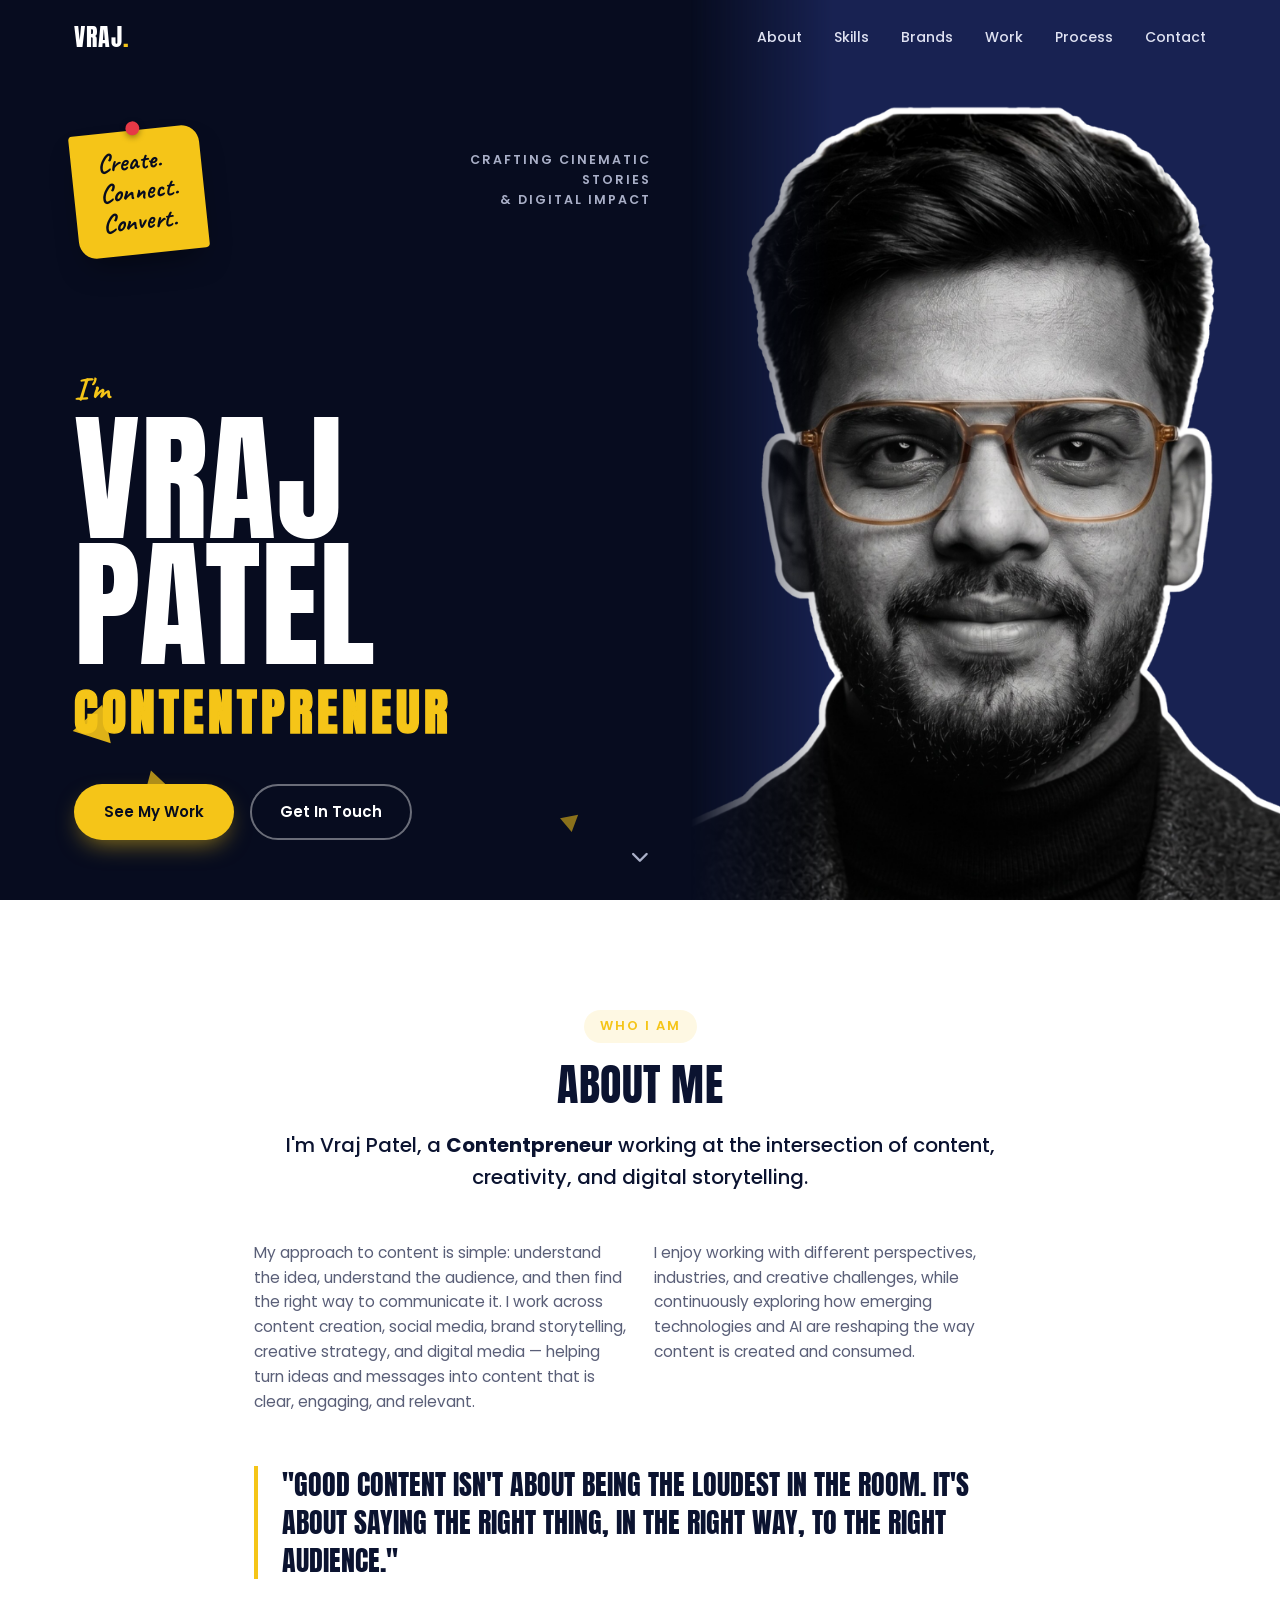
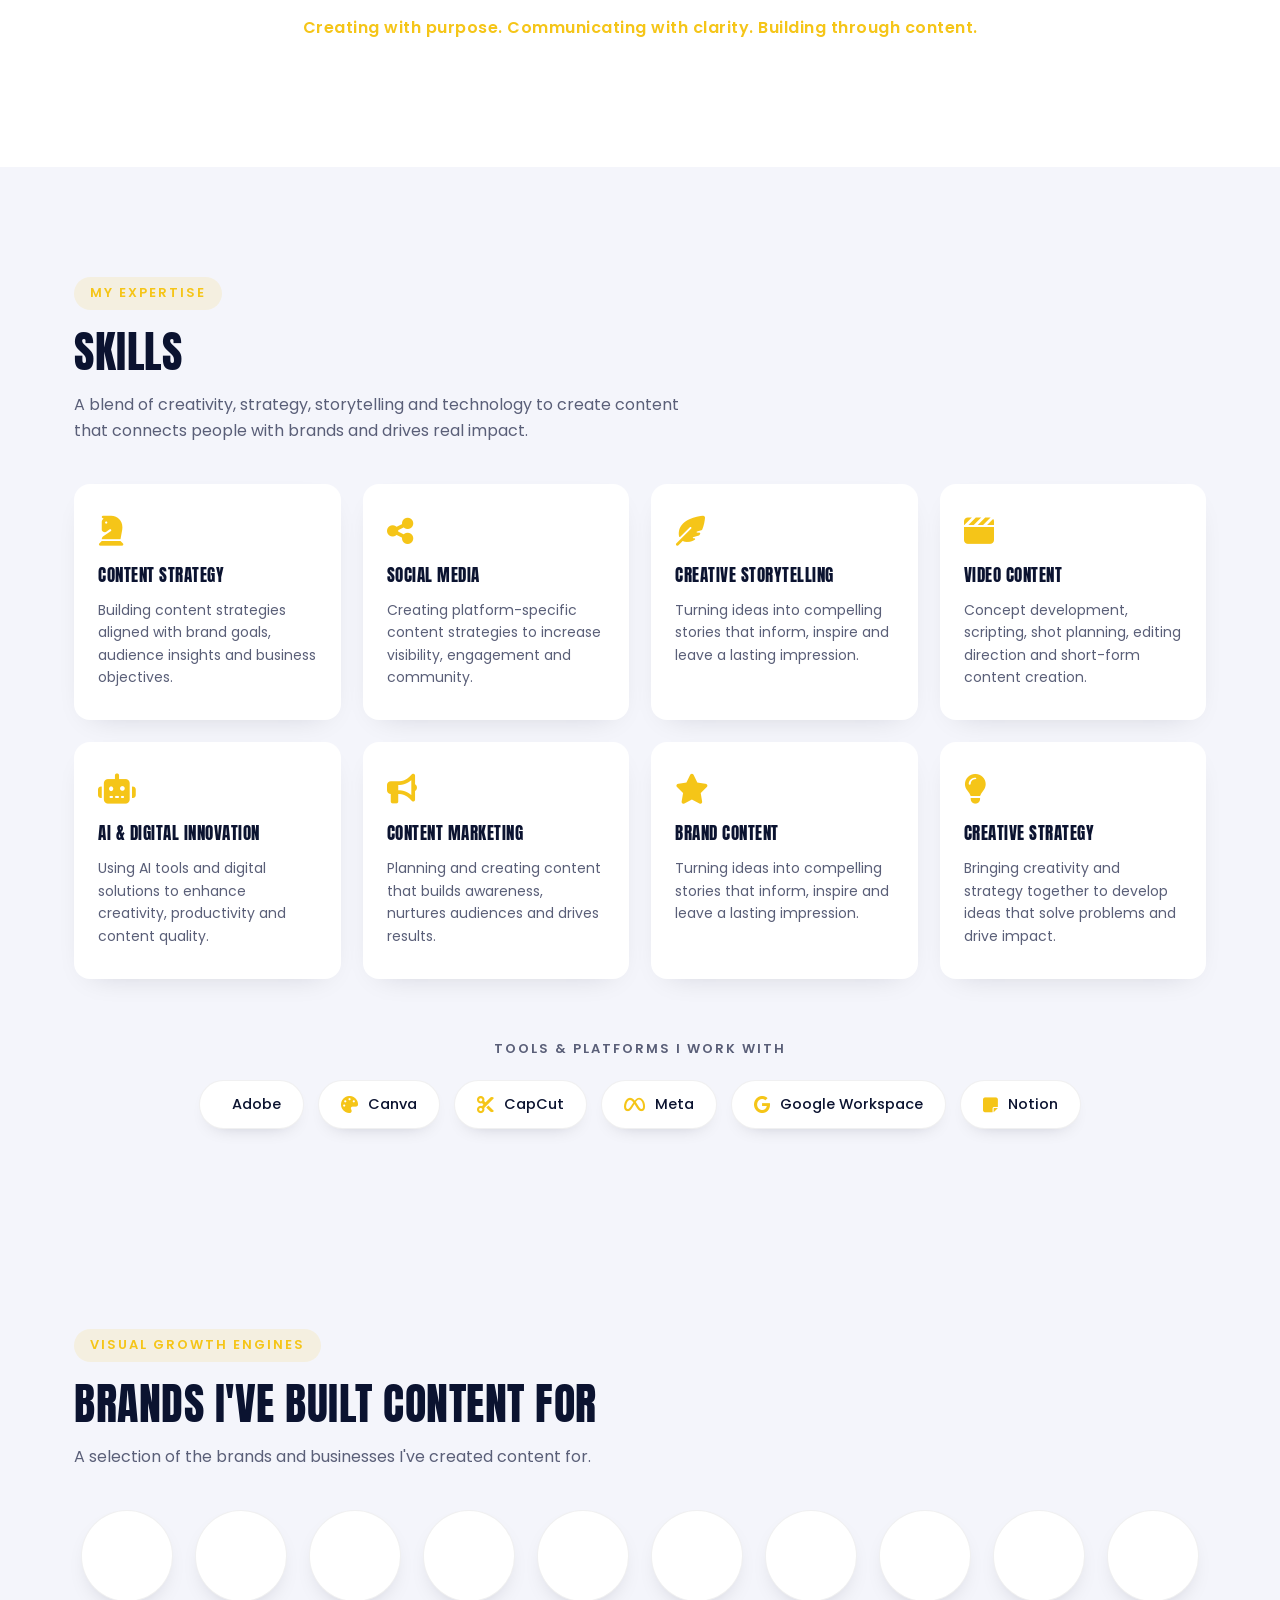
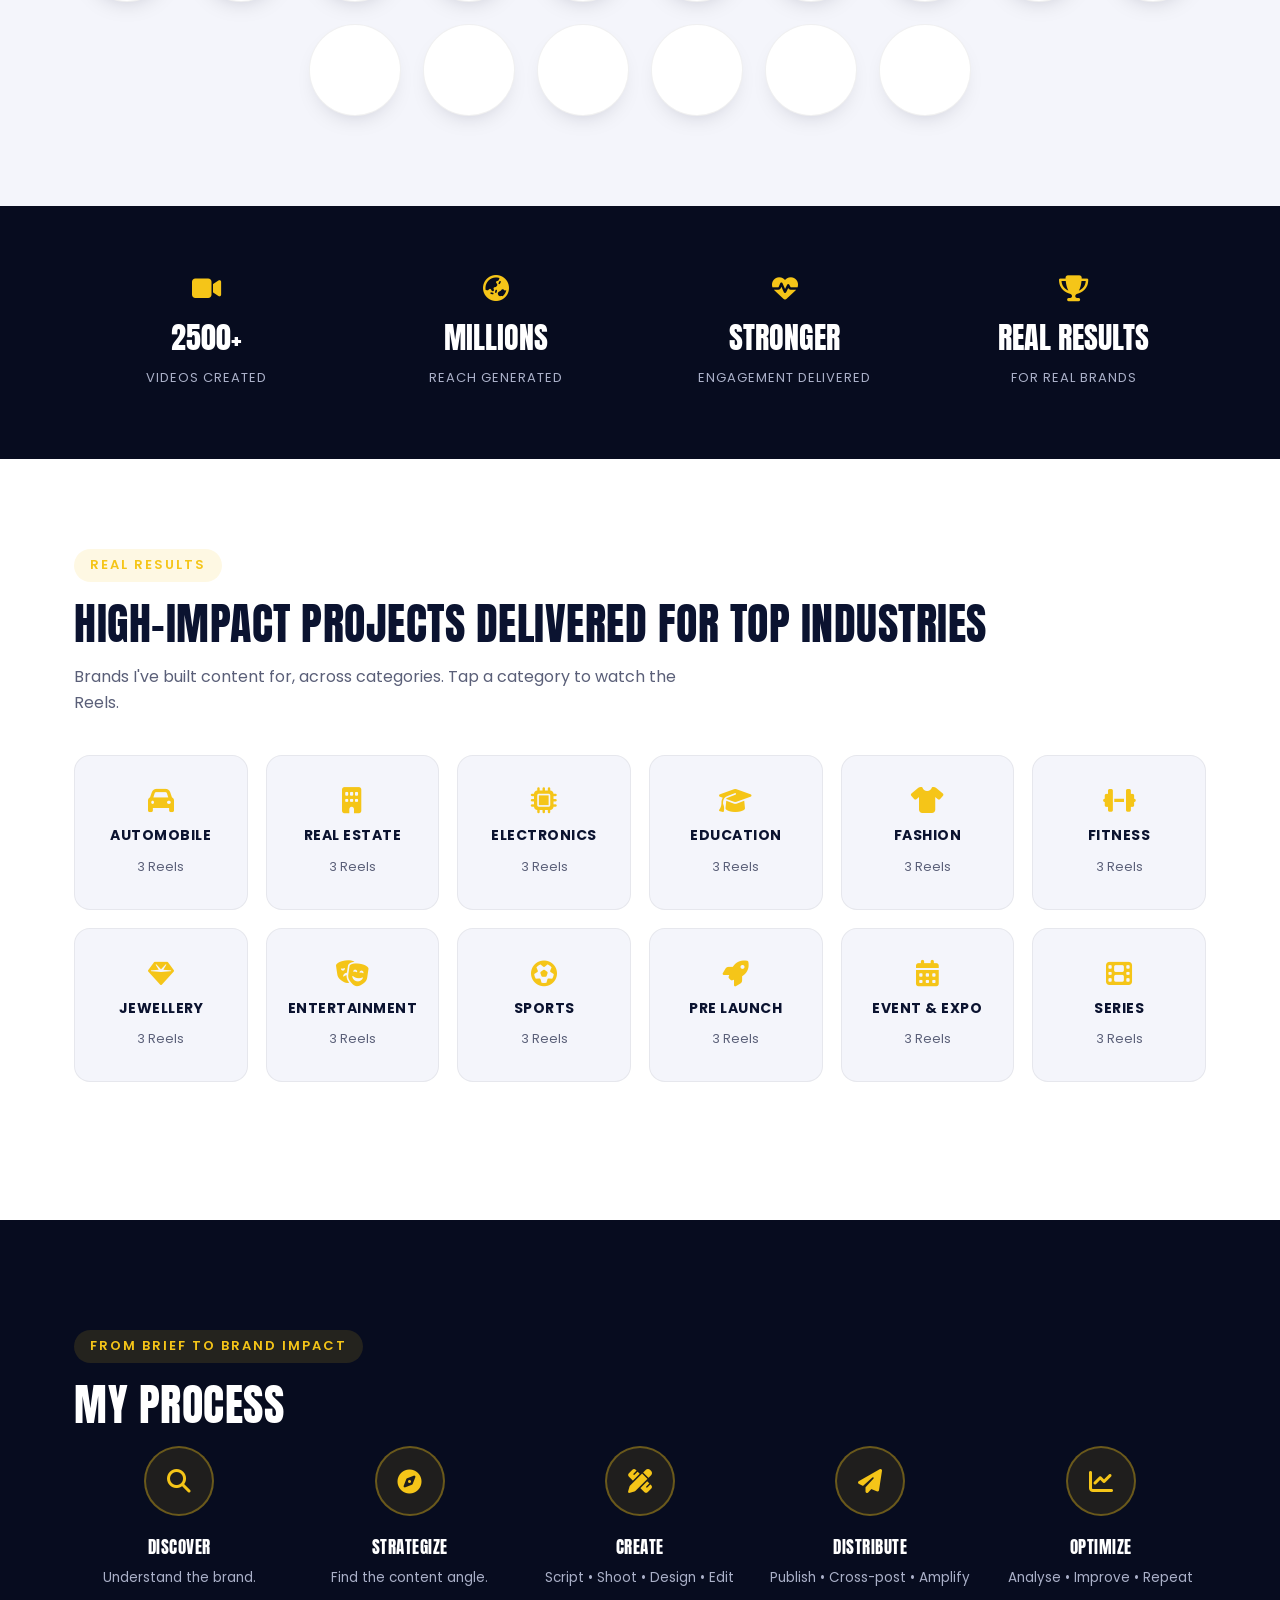
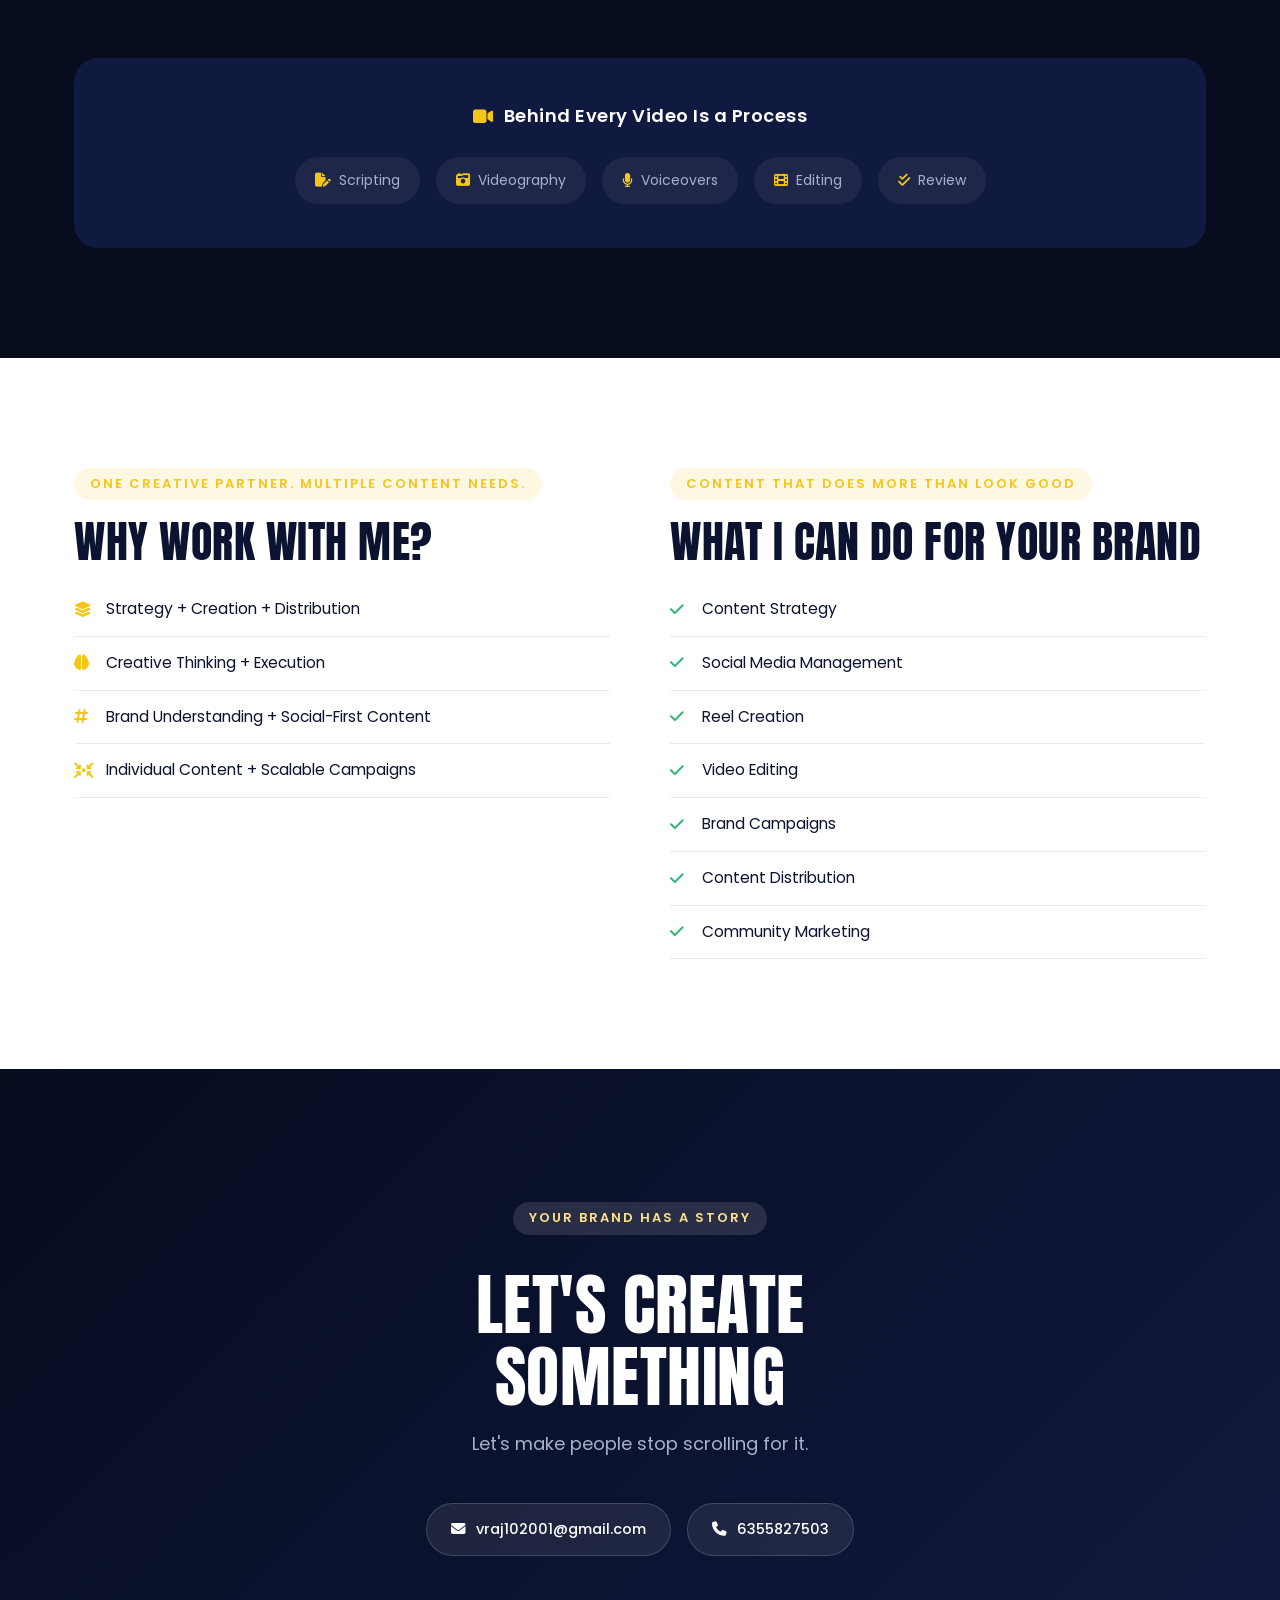
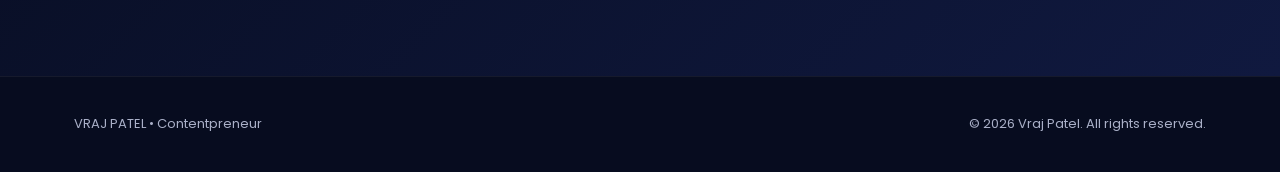
==== commit 76a52940: "Remove old Canva portfolio link site-wide Dropped the nav CTA, hero button, work-section CTA block, " ====
--- a/index.html
+++ b/index.html
@@ -24,7 +24,6 @@
       <a href="#work" class="nav-link">Work</a>
       <a href="#process" class="nav-link">Process</a>
       <a href="#contact" class="nav-link">Contact</a>
-      <a href="https://vrajpatelportfolio10.my.canva.site/" target="_blank" rel="noopener" class="nav-cta">Full Portfolio <i class="fa-solid fa-arrow-up-right-from-square"></i></a>
     </nav>
     <button class="nav-toggle" id="navToggle" aria-label="Toggle menu">
       <i class="fa-solid fa-bars"></i>
@@ -63,7 +62,7 @@
       <h2 class="hero-role">CONTENTPRENEUR</h2>
       <div class="hero-actions">
         <a href="#work" class="btn btn-primary">See My Work</a>
-        <a href="https://vrajpatelportfolio10.my.canva.site/" target="_blank" rel="noopener" class="btn btn-outline">View Canva Portfolio</a>
+        <a href="#contact" class="btn btn-outline">Get In Touch</a>
       </div>
     </div>
   </div>
@@ -221,11 +220,6 @@
     <div class="category-grid" id="categoryGrid">
       <!-- Cards are injected dynamically from data/work.json by js/main.js -->
     </div>
-
-    <div class="brands-cta reveal">
-      <p>Want to see the full brand gallery and case studies?</p>
-      <a href="https://vrajpatelportfolio10.my.canva.site/" target="_blank" rel="noopener" class="btn btn-primary">Explore Full Canva Portfolio <i class="fa-solid fa-arrow-up-right-from-square"></i></a>
-    </div>
   </div>
 </section>
 
@@ -315,7 +309,6 @@
     <div class="contact-links">
       <a href="mailto:vraj102001@gmail.com" class="contact-pill"><i class="fa-solid fa-envelope"></i> vraj102001@gmail.com</a>
       <a href="tel:+916355827503" class="contact-pill"><i class="fa-solid fa-phone"></i> 6355827503</a>
-      <a href="https://vrajpatelportfolio10.my.canva.site/" target="_blank" rel="noopener" class="contact-pill"><i class="fa-solid fa-arrow-up-right-from-square"></i> Full Canva Portfolio</a>
     </div>
   </div>
 </section>
--- a/css/styles.css
+++ b/css/styles.css
@@ -108,12 +108,6 @@
   transition:width .25s ease;
 }
 .nav-link:hover::after{width:100%;}
-.nav-cta{
-  background:var(--gold);color:var(--navy-950);padding:10px 20px;border-radius:999px;
-  font-size:14px;font-weight:600;display:inline-flex;align-items:center;gap:8px;
-  transition:transform .25s ease;
-}
-.nav-cta:hover{transform:translateY(-2px);}
 .nav-toggle{
   display:none;align-items:center;justify-content:center;
   width:44px;height:44px;flex:0 0 44px;
@@ -421,11 +415,6 @@
   justify-content:flex-start;
 }
 
-.brands-cta{
-  text-align:center;background:var(--off-white);padding:48px 24px;border-radius:24px;
-}
-.brands-cta p{font-size:17px;font-weight:500;margin-bottom:20px;color:var(--navy-900);}
-
 /* ===== Process ===== */
 .process{padding:110px 0;background:var(--navy-950);color:#fff;}
 .process .section-sub{color:var(--muted);}
@@ -524,7 +513,6 @@
   }
   .nav-links.open{right:0;}
   .nav-toggle{display:flex;}
-  .nav-cta{margin-top:8px;}
 
   .hero{padding:110px 0 50px;}
   .hero-photo-bleed{
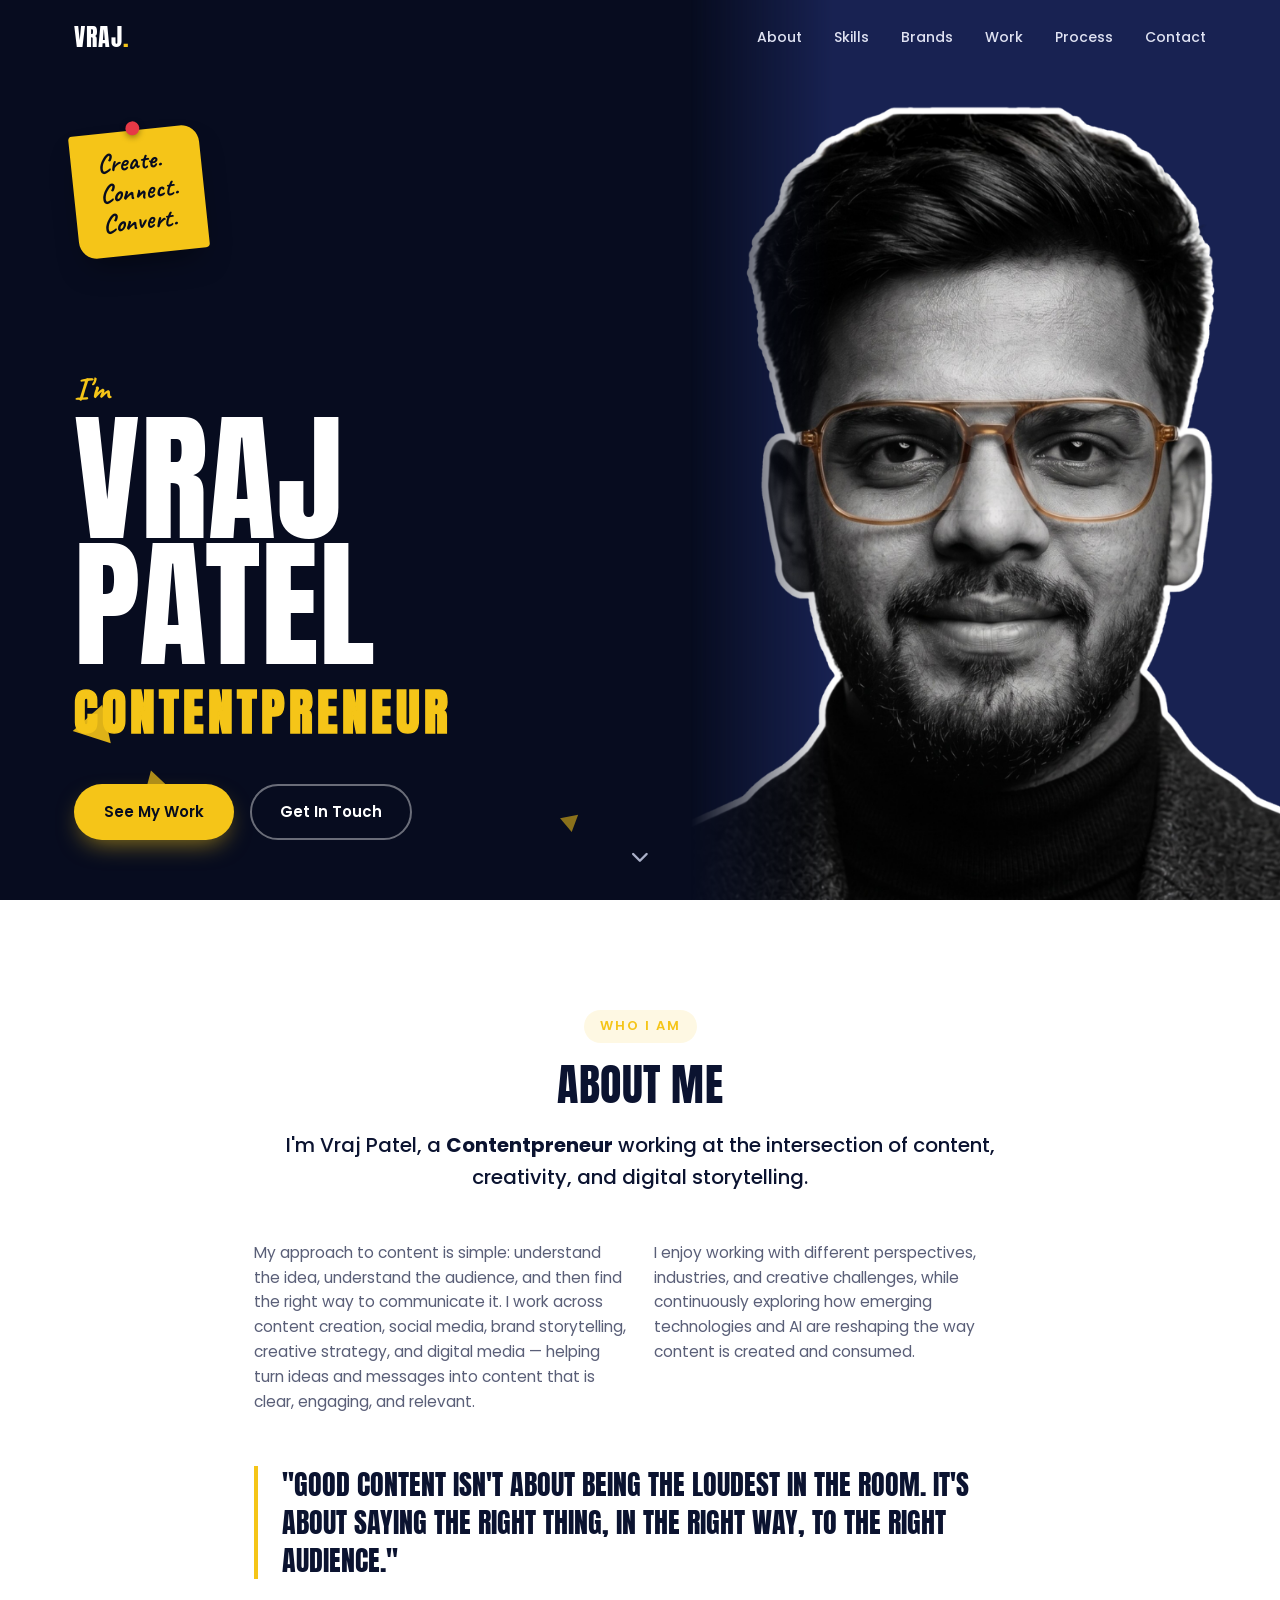
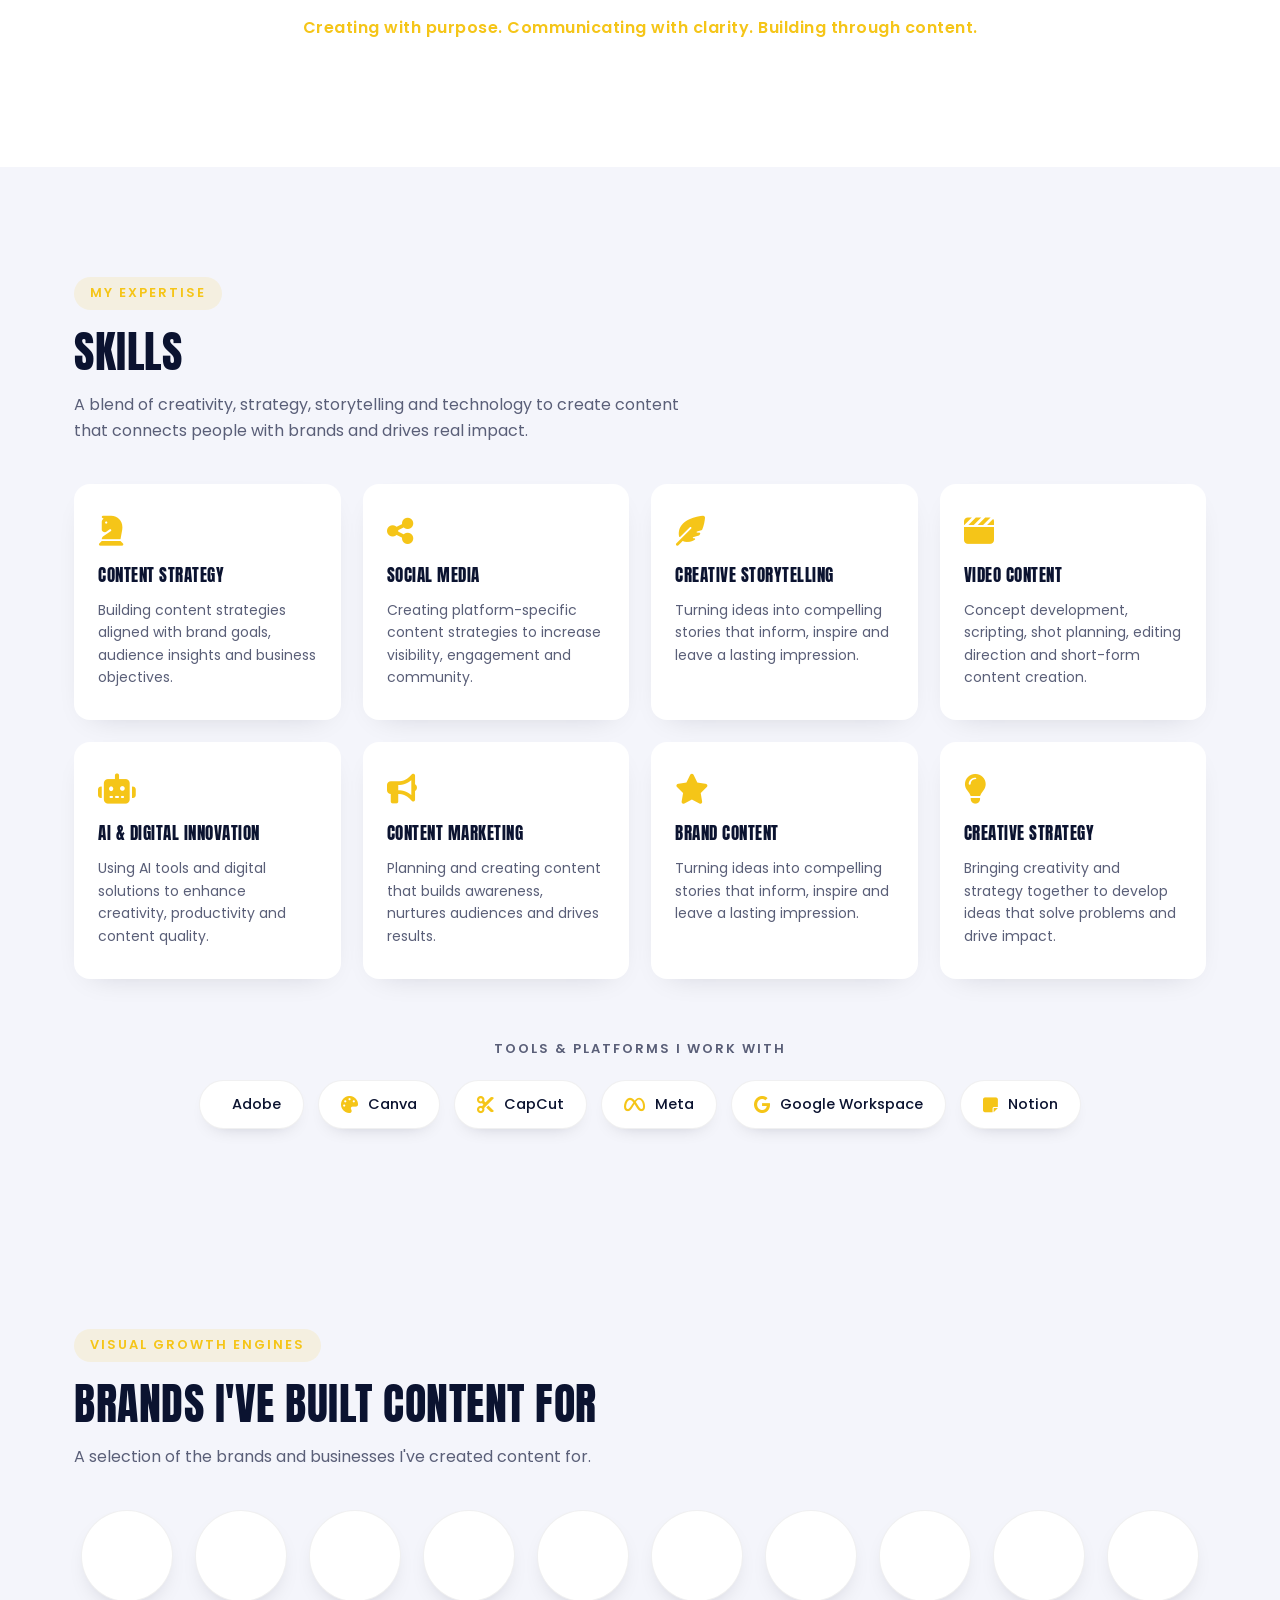
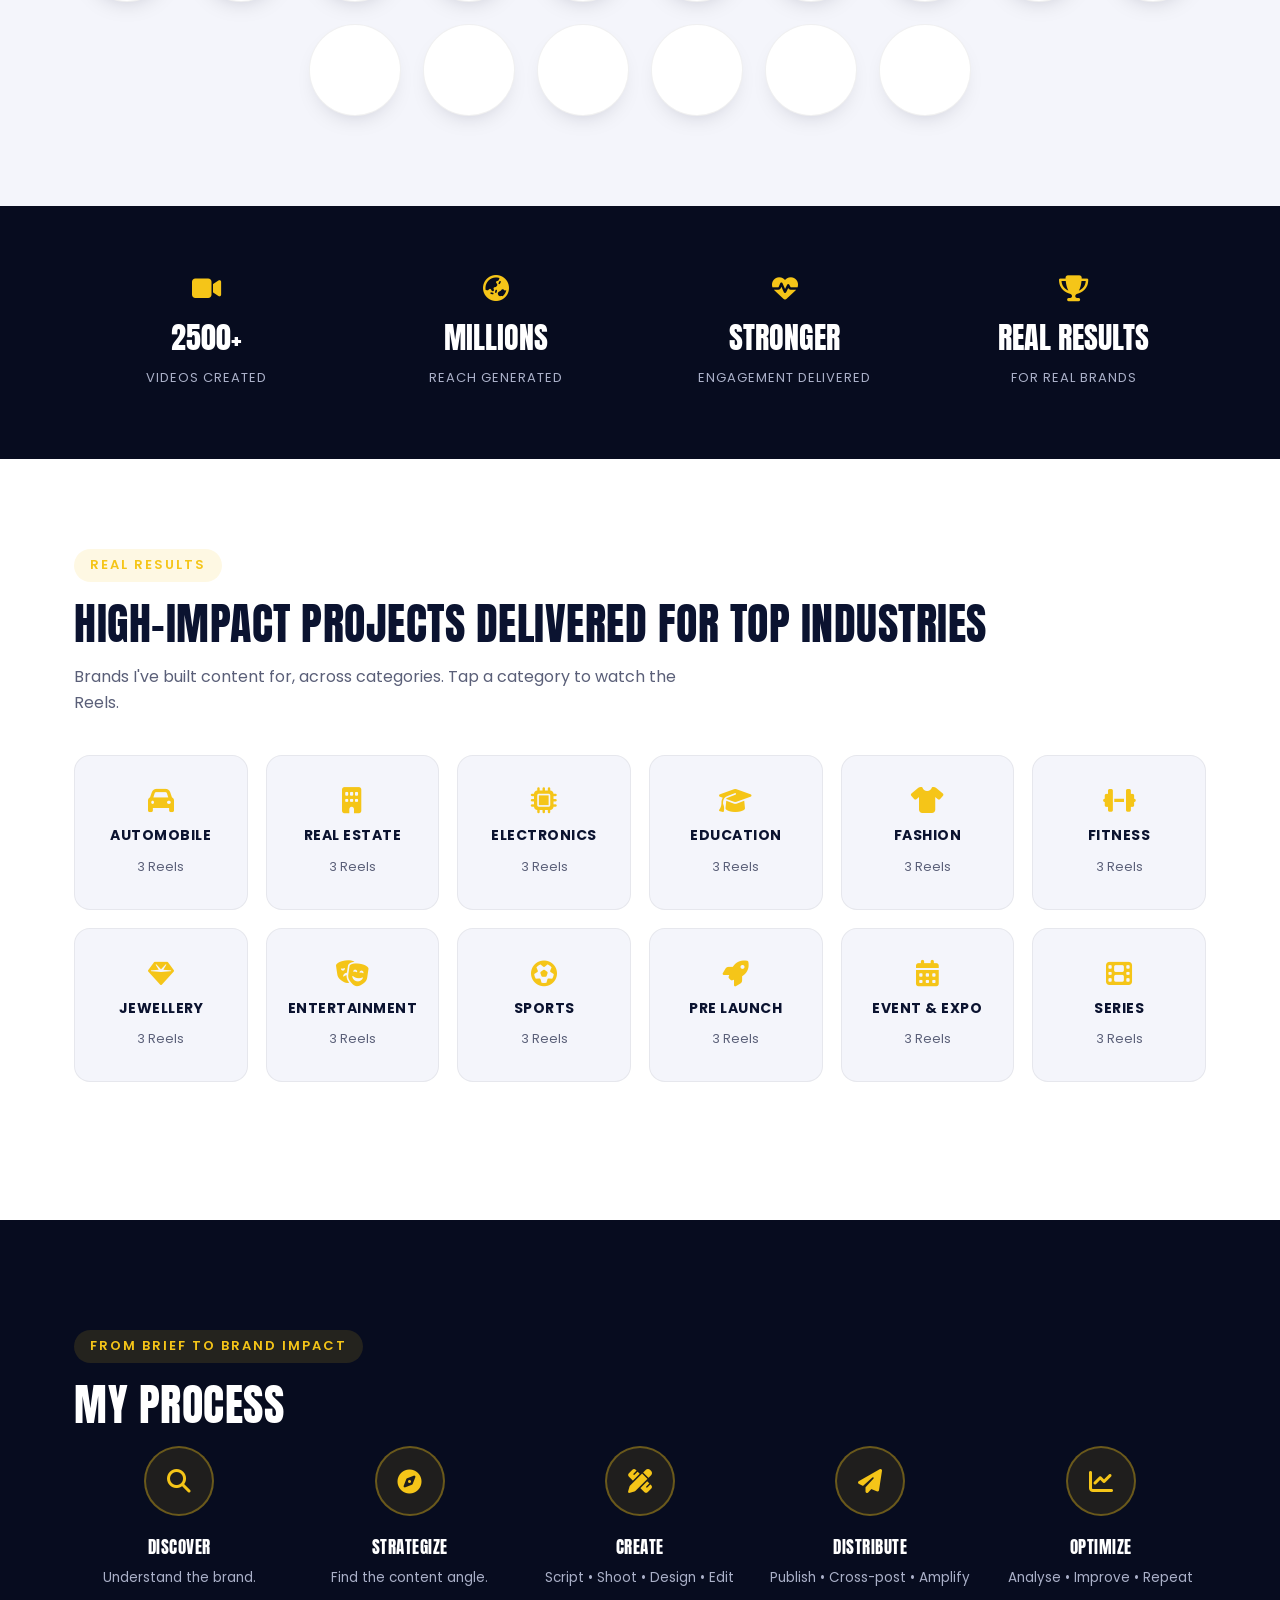
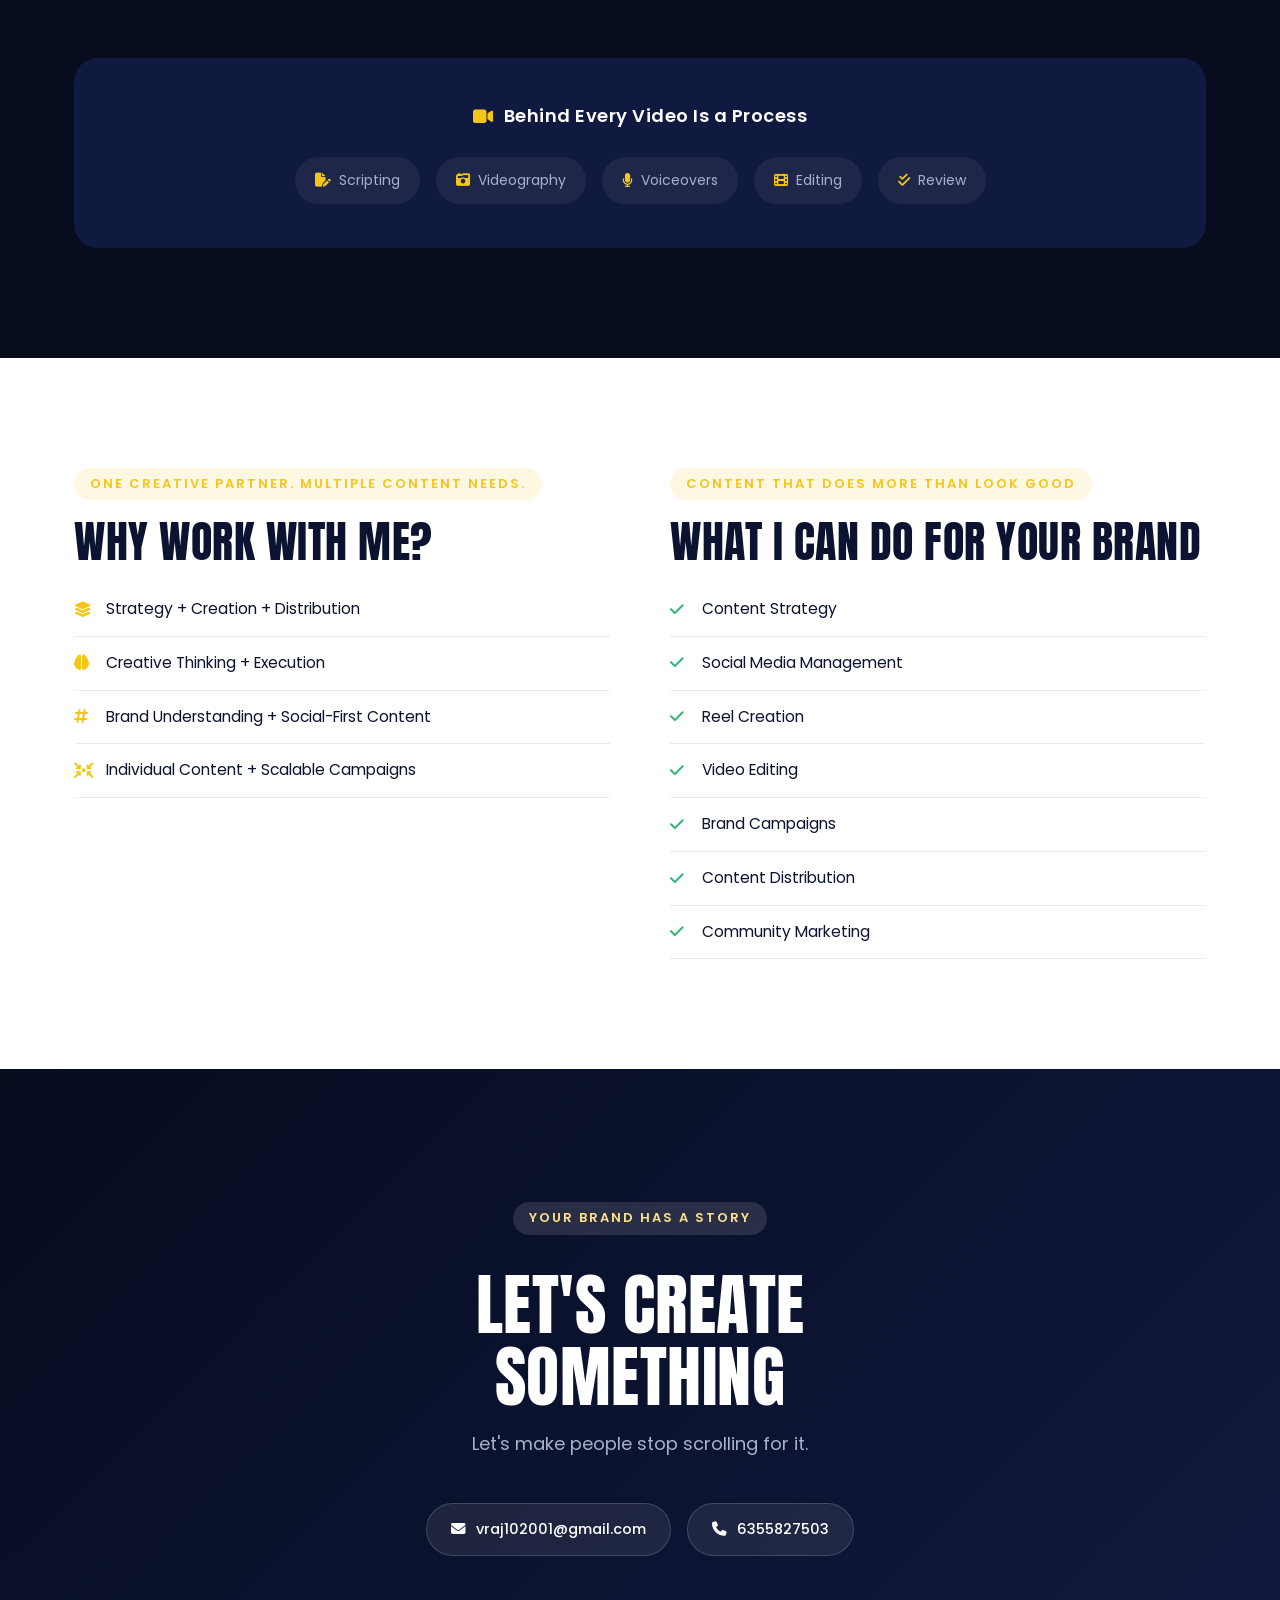
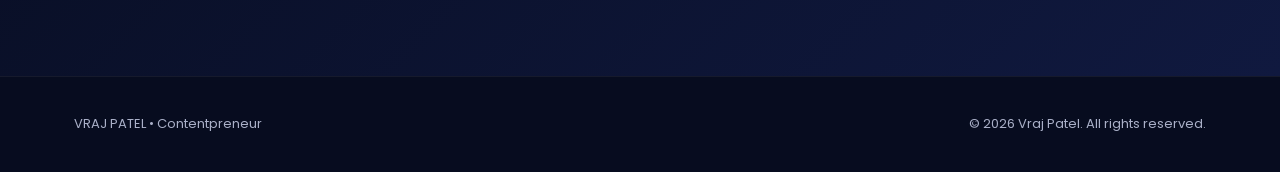
==== commit 9b04621f: "remove extra text" ====
--- a/index.html
+++ b/index.html
@@ -39,7 +39,6 @@
     </div>
   </div>
 
-  <p class="hero-caption reveal">Crafting Cinematic Stories<br>&amp; Digital Impact</p>
 
   <div class="hero-triangles" aria-hidden="true">
     <span class="tri tri-1"></span>
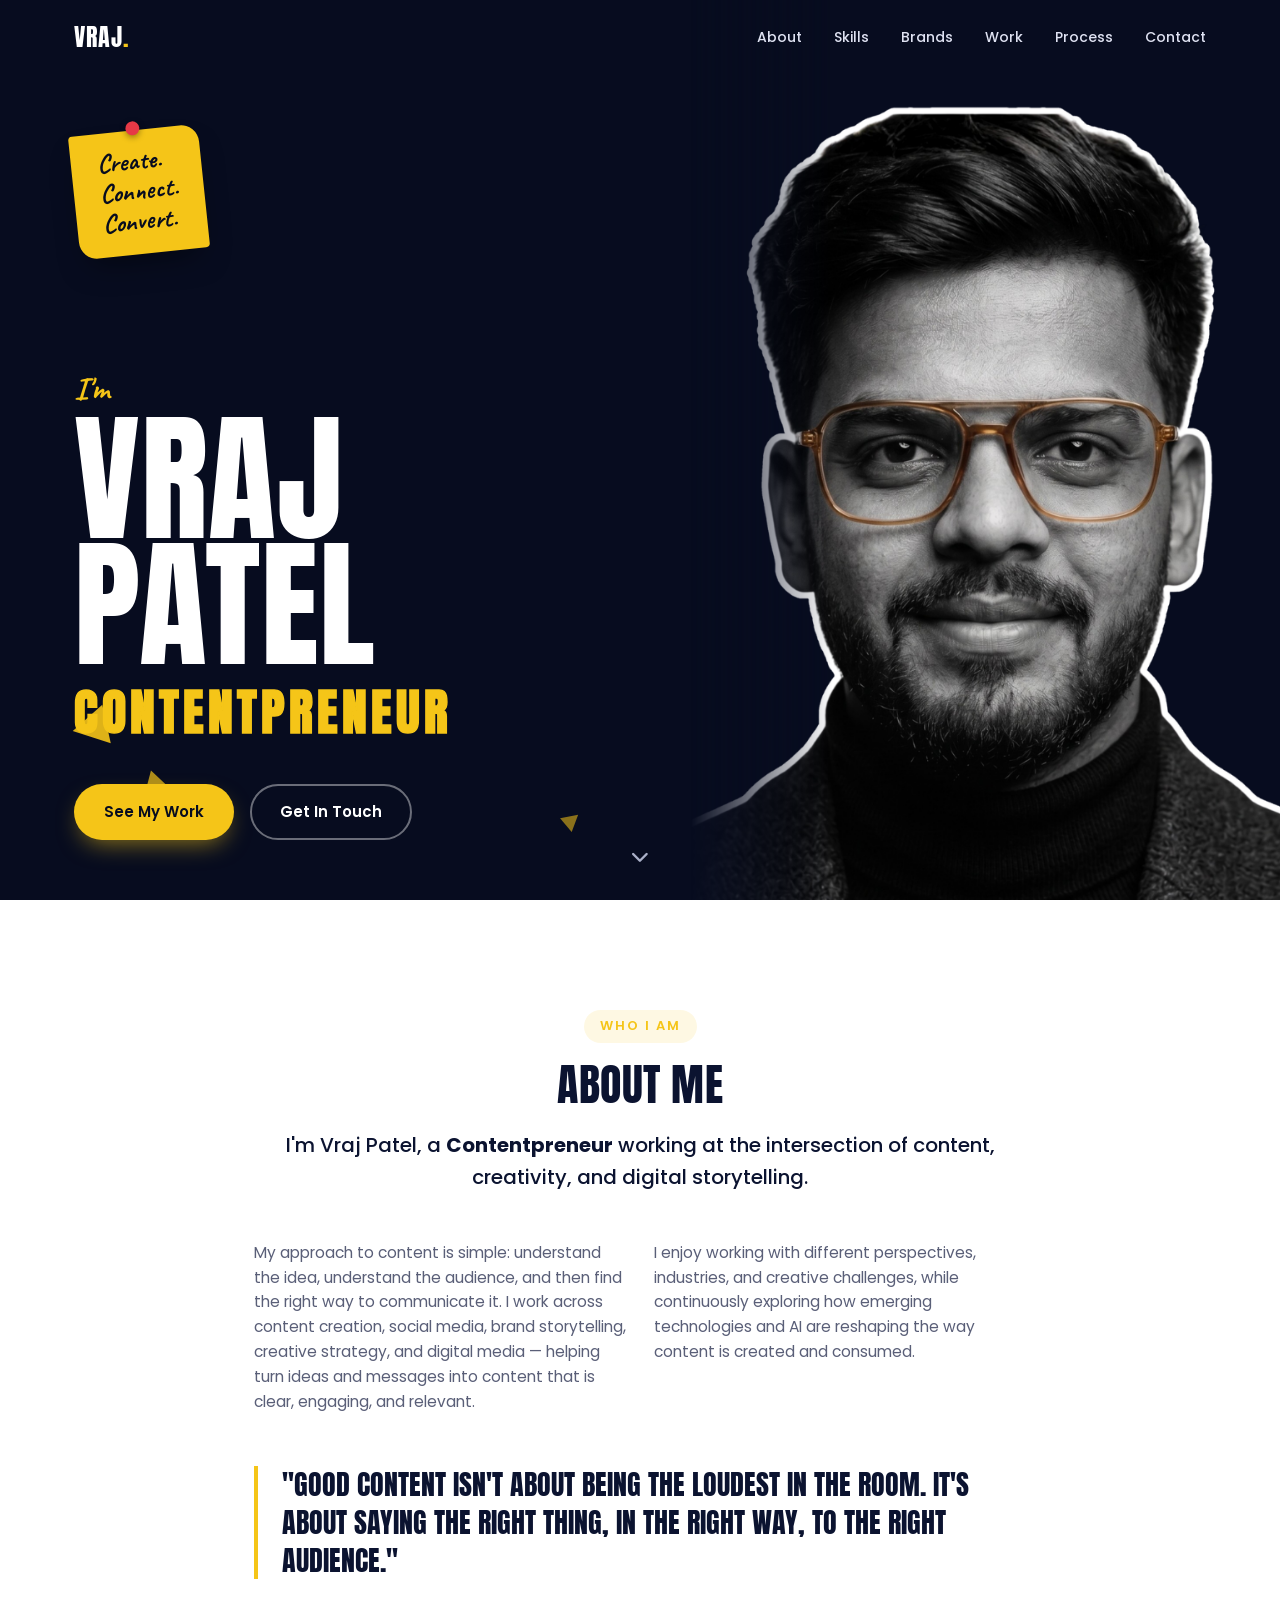
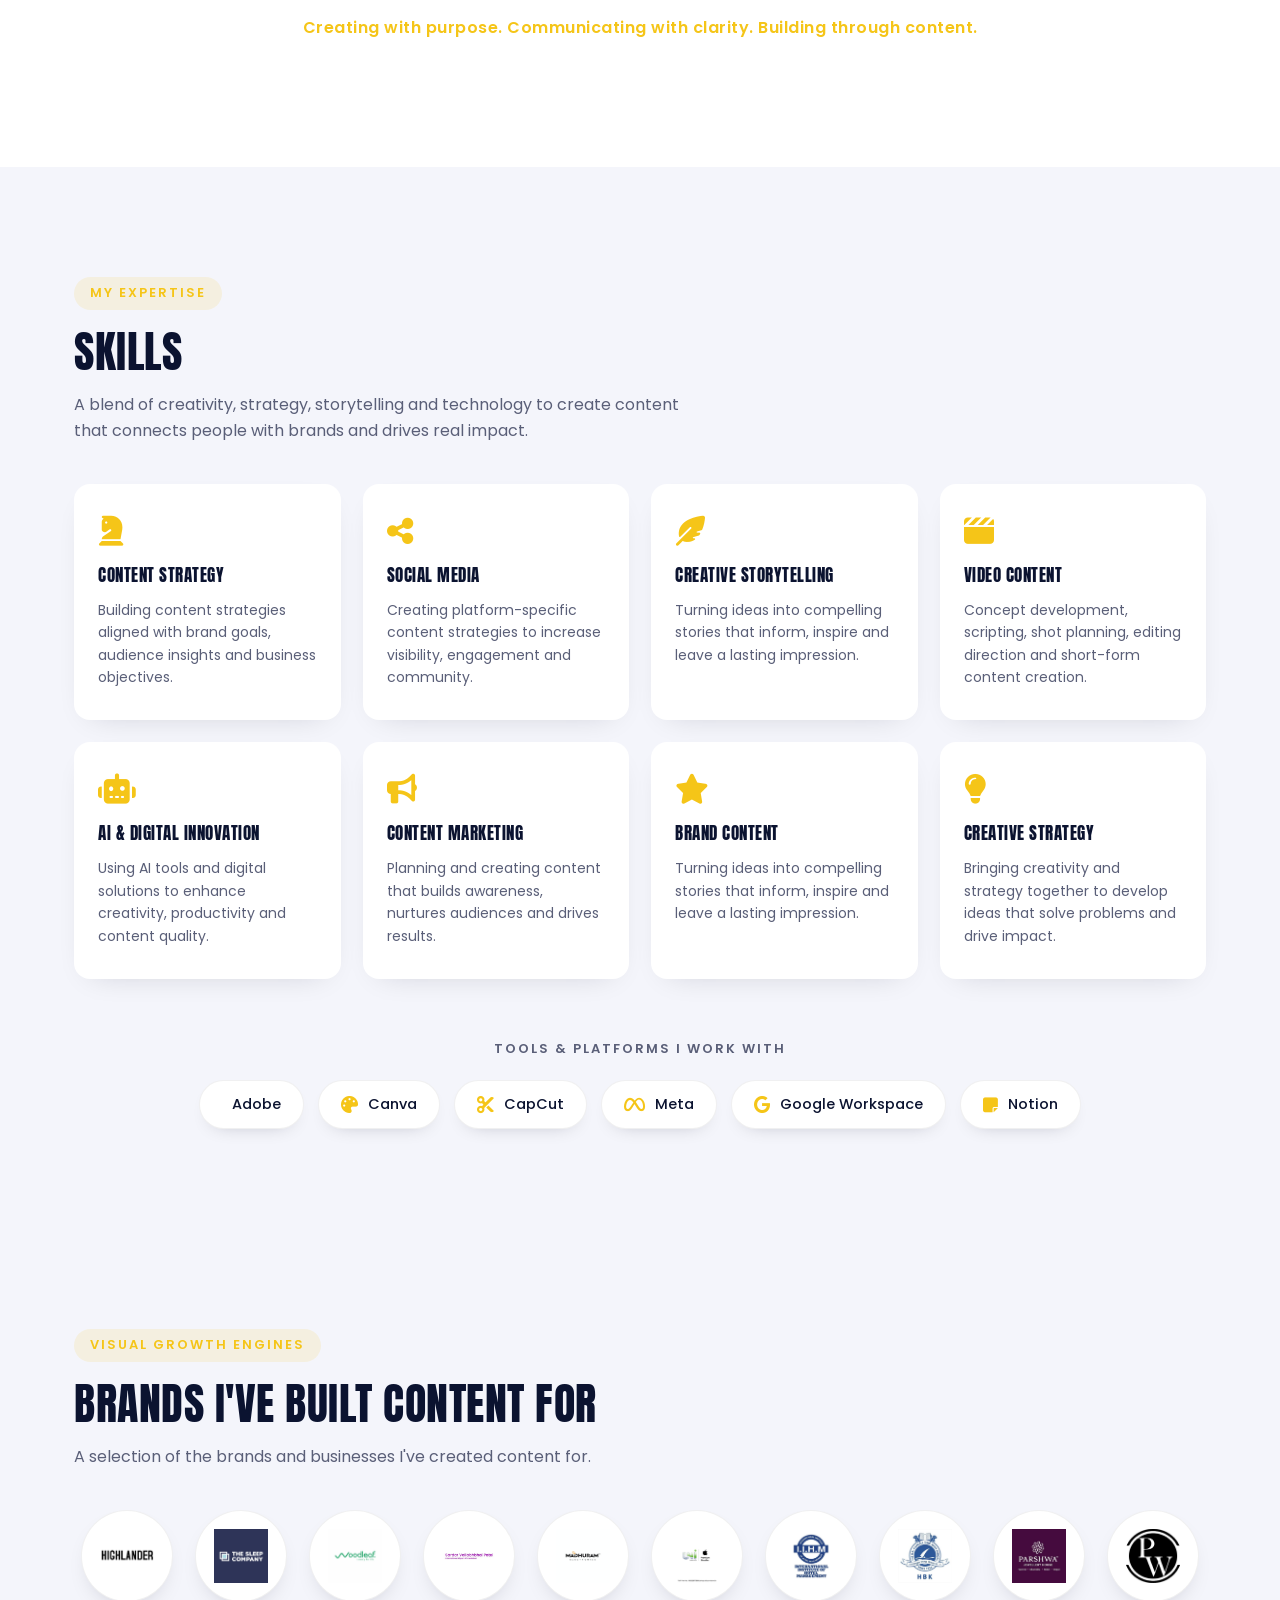
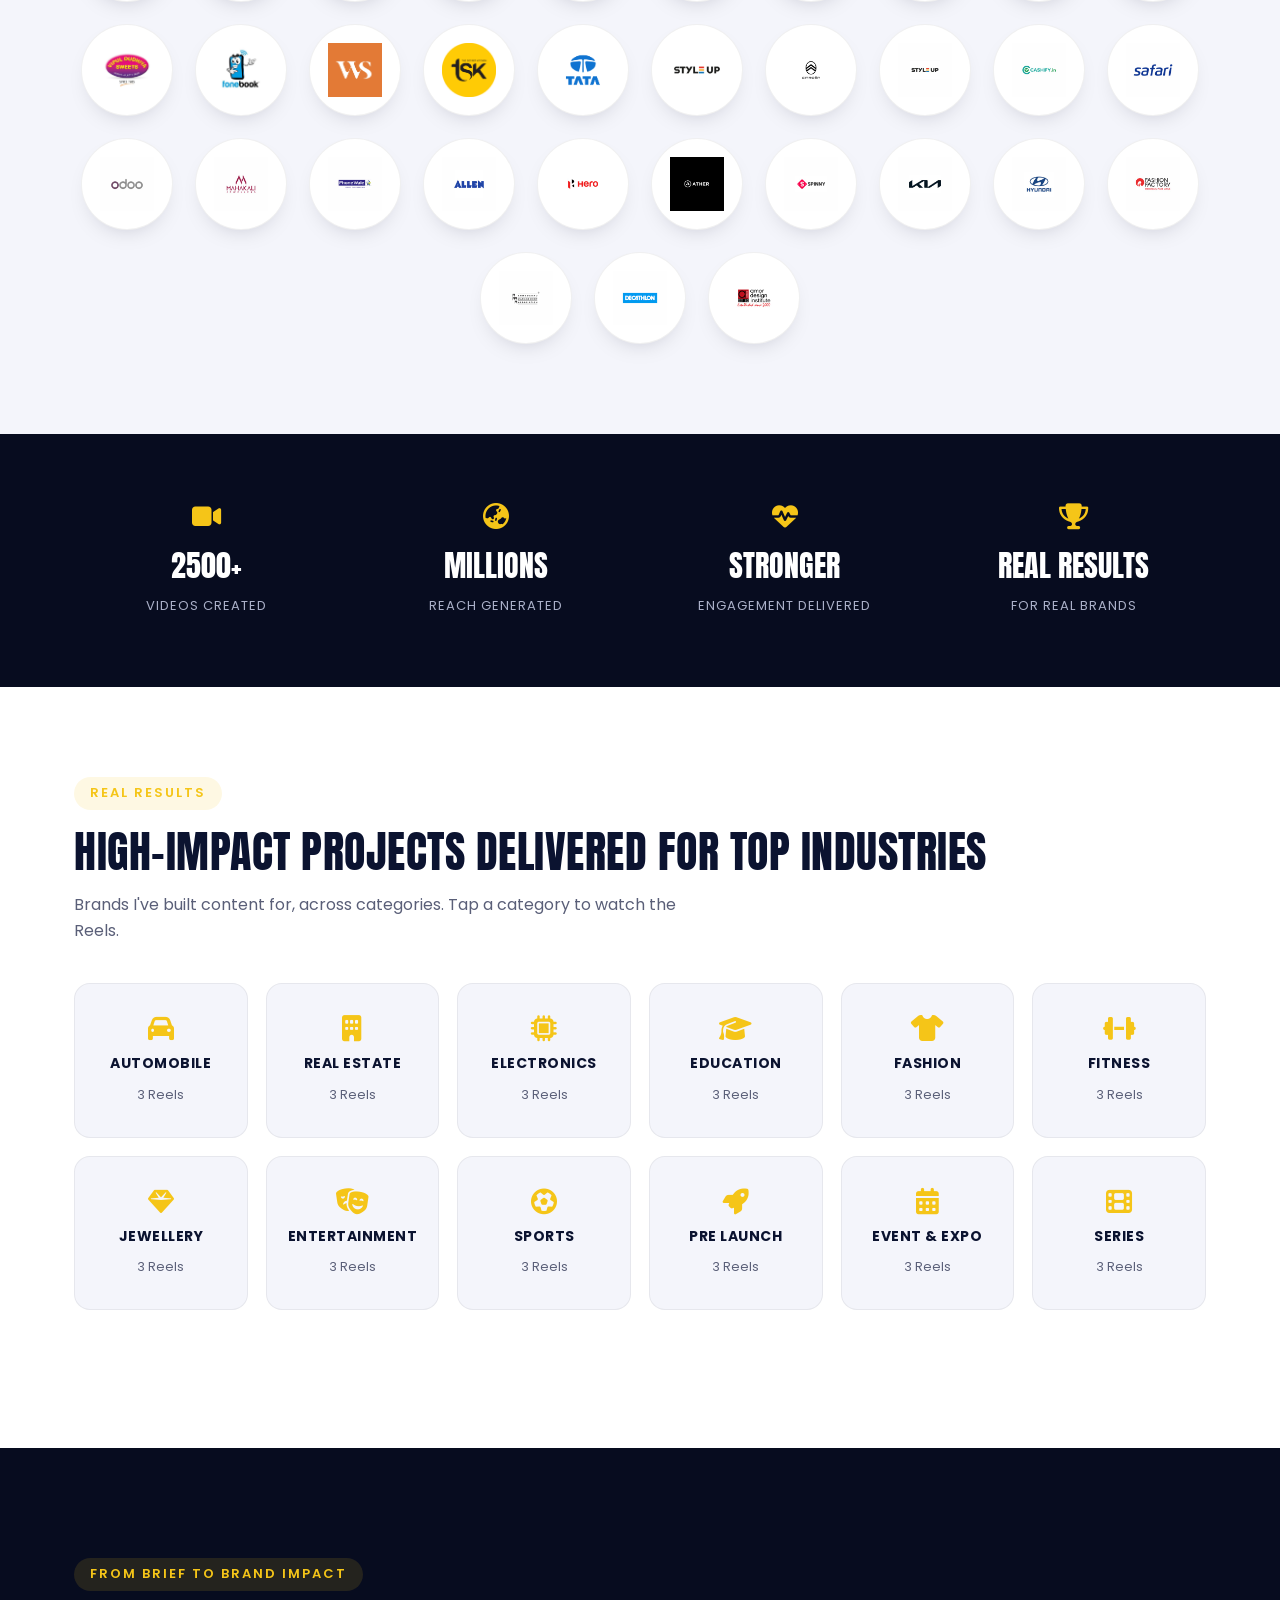
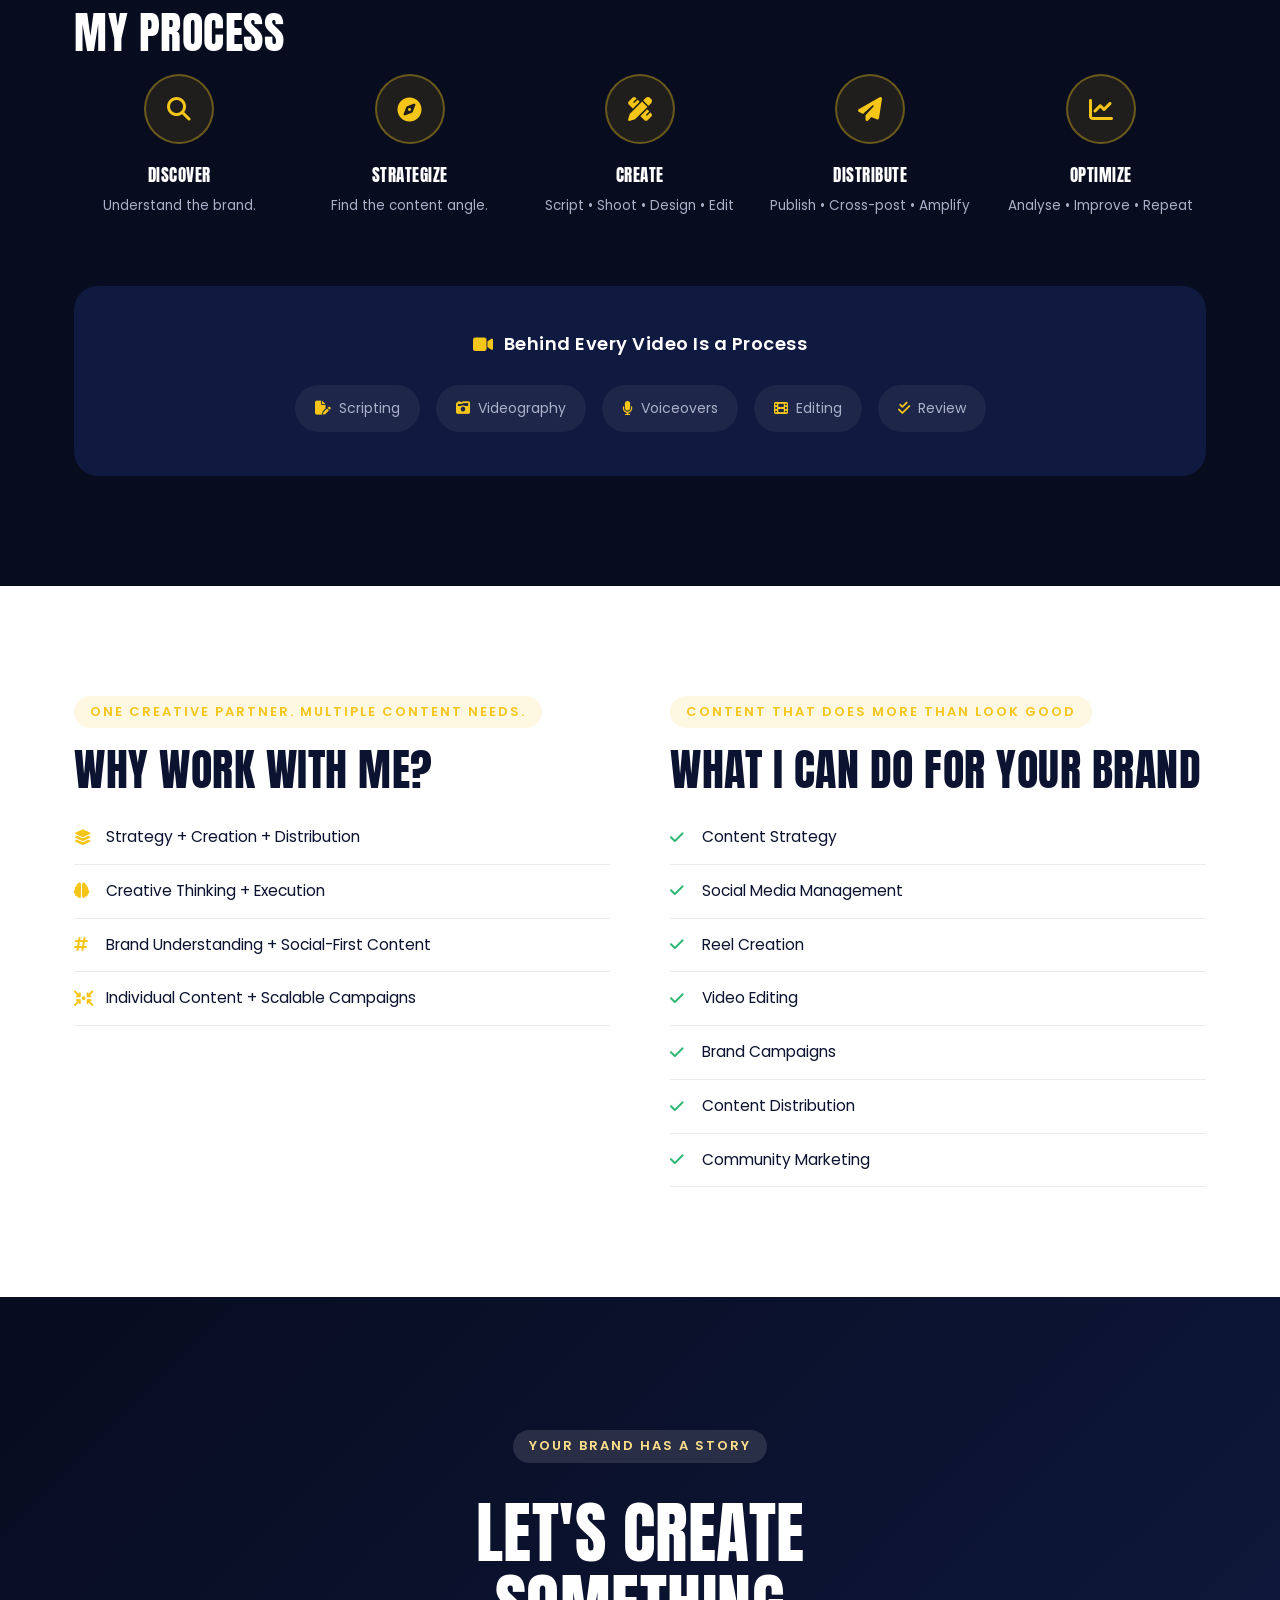
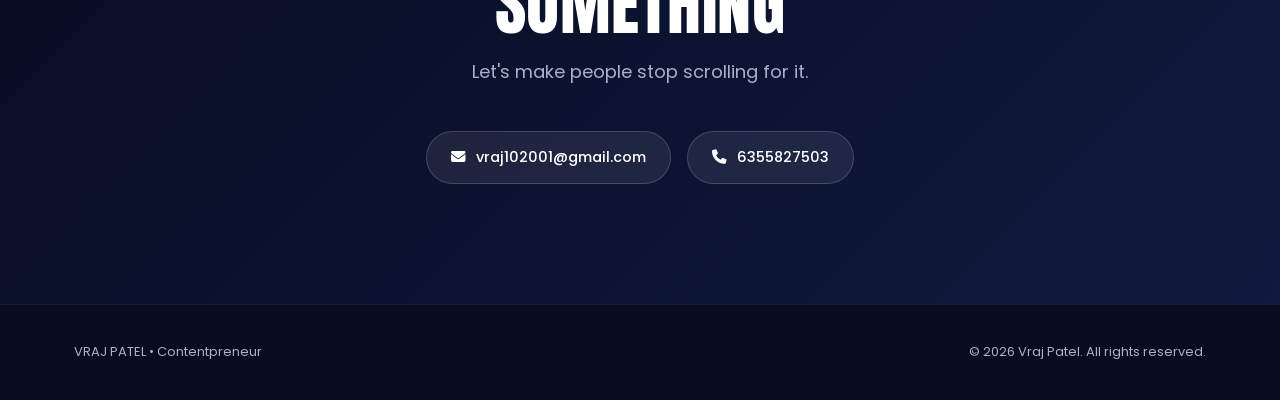
==== commit 3fc18474: "Fix hero photo background mismatch and load brand logos dynamically - Hero photo's fallback backgrou" ====
--- a/index.html
+++ b/index.html
@@ -34,11 +34,8 @@
 <!-- ===== HERO ===== -->
 <section class="hero" id="top">
   <div class="hero-photo-bleed reveal" aria-hidden="true">
-    <div class="hero-photo" style="background-image:url('assets/img/profile.png');">
-      <i class="fa-solid fa-user placeholder-icon"></i>
-    </div>
-  </div>
-
+    <div class="hero-photo" style="background-image:url('assets/img/profile.png');"></div>
+  </div>
 
   <div class="hero-triangles" aria-hidden="true">
     <span class="tri tri-1"></span>
@@ -162,23 +159,8 @@
     <h2 class="section-title reveal">Brands I've Built Content For</h2>
     <p class="section-sub reveal">A selection of the brands and businesses I've created content for.</p>
 
-    <div class="brand-logos">
-      <div class="brand-logo reveal" style="background-image:url('assets/img/brands/brand-01.png')"></div>
-      <div class="brand-logo reveal" style="background-image:url('assets/img/brands/brand-02.png')"></div>
-      <div class="brand-logo reveal" style="background-image:url('assets/img/brands/brand-03.png')"></div>
-      <div class="brand-logo reveal" style="background-image:url('assets/img/brands/brand-04.png')"></div>
-      <div class="brand-logo reveal" style="background-image:url('assets/img/brands/brand-05.png')"></div>
-      <div class="brand-logo reveal" style="background-image:url('assets/img/brands/brand-06.png')"></div>
-      <div class="brand-logo reveal" style="background-image:url('assets/img/brands/brand-07.png')"></div>
-      <div class="brand-logo reveal" style="background-image:url('assets/img/brands/brand-08.png')"></div>
-      <div class="brand-logo reveal" style="background-image:url('assets/img/brands/brand-09.png')"></div>
-      <div class="brand-logo reveal" style="background-image:url('assets/img/brands/brand-10.png')"></div>
-      <div class="brand-logo reveal" style="background-image:url('assets/img/brands/brand-11.png')"></div>
-      <div class="brand-logo reveal" style="background-image:url('assets/img/brands/brand-12.png')"></div>
-      <div class="brand-logo reveal" style="background-image:url('assets/img/brands/brand-13.png')"></div>
-      <div class="brand-logo reveal" style="background-image:url('assets/img/brands/brand-14.png')"></div>
-      <div class="brand-logo reveal" style="background-image:url('assets/img/brands/brand-15.png')"></div>
-      <div class="brand-logo reveal" style="background-image:url('assets/img/brands/brand-16.png')"></div>
+    <div class="brand-logos" id="brandLogos">
+      <!-- Populated dynamically from data/brands.json + assets/img/brands/ by js/main.js -->
     </div>
   </div>
 </section>
--- a/css/styles.css
+++ b/css/styles.css
@@ -134,13 +134,12 @@
 }
 .hero-photo-bleed .hero-photo{
   width:100%;height:100%;
-  background-color:var(--navy-700);
+  background-color:var(--navy-950);
   background-size:cover;background-position:center top;
   display:flex;align-items:center;justify-content:center;
   -webkit-mask-image:linear-gradient(to right, transparent 0%, black 24%);
   mask-image:linear-gradient(to right, transparent 0%, black 24%);
 }
-.placeholder-icon{font-size:120px;color:rgba(255,255,255,0.12);}
 
 /* scattered yellow triangle accents */
 .hero-triangles{position:absolute;inset:0;z-index:0;pointer-events:none;}
@@ -517,11 +516,11 @@
   .hero{padding:110px 0 50px;}
   .hero-photo-bleed{
     position:relative;top:auto;right:auto;bottom:auto;
-    width:100%;height:280px;margin-bottom:24px;
+    width:100%;height:320px;margin-bottom:24px;
   }
   .hero-photo-bleed .hero-photo{
-    -webkit-mask-image:linear-gradient(to bottom, transparent 0%, black 30%);
-    mask-image:linear-gradient(to bottom, transparent 0%, black 30%);
+    -webkit-mask-image:linear-gradient(to bottom, transparent 0%, black 18%, black 82%, transparent 100%);
+    mask-image:linear-gradient(to bottom, transparent 0%, black 18%, black 82%, transparent 100%);
   }
   .hero-inner{min-height:auto;}
   .hero-topbar{flex-direction:column;align-items:center;text-align:center;gap:18px;}
@@ -546,5 +545,5 @@
 }
 
 @media (max-width:420px){
-  .hero-photo-bleed{height:220px;}
-}
+  .hero-photo-bleed{height:260px;}
+}
